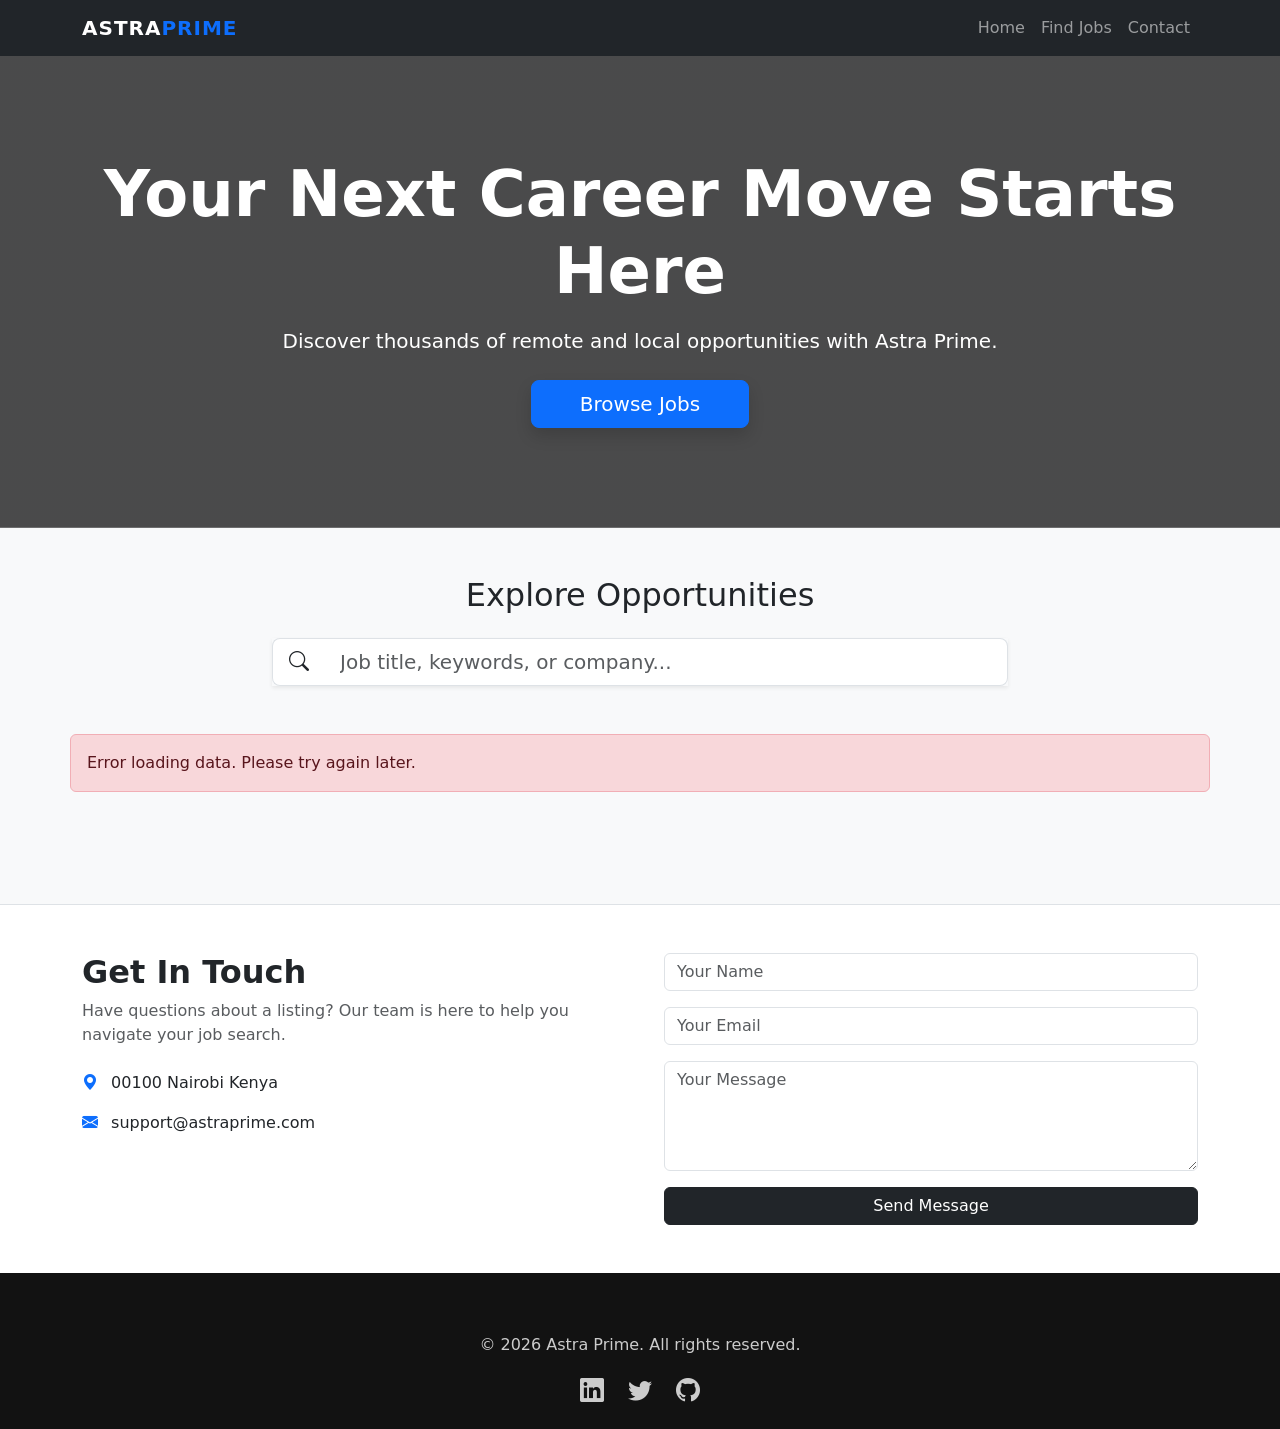
==== index.html @ 134b3e4e "Add files via upload" ====
<!DOCTYPE html>
<html lang="en">
<head>
    <meta charset="UTF-8">
    <meta name="viewport" content="width=device-width, initial-scale=1.0">
    <title>Astra Prime | Future-Proof Your Career</title>
    <link href="https://cdn.jsdelivr.net/npm/bootstrap@5.3.0/dist/css/bootstrap.min.css" rel="stylesheet">
    <link rel="stylesheet" href="https://cdn.jsdelivr.net/npm/bootstrap-icons@1.10.0/font/bootstrap-icons.css">
    <style>
        :root { --primary-color: #0d6efd; --dark-bg: #121212; }
        .hero-section { background: linear-gradient(rgba(0,0,0,0.7), rgba(0,0,0,0.7)), url('https://images.unsplash.com/photo-1497215728101-856f4ea42174?auto=format&fit=crop&w=1500&q=80'); background-size: cover; background-position: center; color: white; padding: 100px 0; }
        .job-card { transition: all 0.3s; border: none; border-radius: 12px; }
        .job-card:hover { transform: translateY(-5px); box-shadow: 0 10px 20px rgba(0,0,0,0.1); }
        .navbar-brand { font-weight: 800; letter-spacing: 1px; }
        footer { background: var(--dark-bg); color: #ccc; padding: 60px 0 20px; }
    </style>
</head>
<body class="bg-light">

    <nav class="navbar navbar-expand-lg navbar-dark bg-dark sticky-top">
        <div class="container">
            <a class="navbar-brand" href="#">ASTRA<span class="text-primary">PRIME</span></a>
            <button class="navbar-toggler" type="button" data-bs-toggle="collapse" data-bs-target="#navbarNav">
                <span class="navbar-toggler-icon"></span>
            </button>
            <div class="collapse navbar-collapse" id="navbarNav">
                <ul class="navbar-nav ms-auto">
                    <li class="nav-item"><a class="nav-link" href="#">Home</a></li>
                    <li class="nav-item"><a class="nav-link" href="#jobs-section">Find Jobs</a></li>
                    <li class="nav-item"><a class="nav-link" href="#contact-section">Contact</a></li>
                </ul>
            </div>
        </div>
    </nav>

    <header class="hero-section text-center">
        <div class="container">
            <h1 class="display-3 fw-bold mb-3">Your Next Career Move Starts Here</h1>
            <p class="lead mb-4">Discover thousands of remote and local opportunities with Astra Prime.</p>
            <a href="#jobs-section" class="btn btn-primary btn-lg px-5 shadow">Browse Jobs</a>
        </div>
    </header>

    <main class="container my-5" id="jobs-section">
        <div class="row justify-content-center mb-5">
            <div class="col-md-8 text-center">
                <h2 class="mb-4">Explore Opportunities</h2>
                <div class="input-group input-group-lg shadow-sm">
                    <span class="input-group-text bg-white border-end-0"><i class="bi bi-search"></i></span>
                    <input type="text" id="searchInput" class="form-control border-start-0" placeholder="Job title, keywords, or company...">
                </div>
            </div>
        </div>

        <div id="jobsList" class="row g-4">
            <div class="text-center py-5">
                <div class="spinner-border text-primary" role="status"></div>
                <p class="mt-2">Loading latest opportunities...</p>
            </div>
        </div>

        <nav class="mt-5">
            <ul id="pagination" class="pagination justify-content-center"></ul>
        </nav>
    </main>

    <section id="contact-section" class="bg-white py-5 border-top">
        <div class="container">
            <div class="row g-5">
                <div class="col-md-6">
                    <h2 class="fw-bold">Get In Touch</h2>
                    <p class="text-muted">Have questions about a listing? Our team is here to help you navigate your job search.</p>
                    <div class="mt-4">
                        <p><i class="bi bi-geo-alt-fill text-primary me-2"></i> 00100 Nairobi Kenya</p>
                        <p><i class="bi bi-envelope-fill text-primary me-2"></i> support@astraprime.com</p>
                    </div>
                </div>
                <div class="col-md-6">
                    <form id="contactForm">
                        <div class="mb-3"><input type="text" class="form-control" placeholder="Your Name" required></div>
                        <div class="mb-3"><input type="email" class="form-control" placeholder="Your Email" required></div>
                        <div class="mb-3"><textarea class="form-control" rows="4" placeholder="Your Message"></textarea></div>
                        <button type="submit" class="btn btn-dark w-100">Send Message</button>
                    </form>
                </div>
            </div>
        </div>
    </section>

    <footer>
        <div class="container text-center">
            <p>&copy; 2026 Astra Prime. All rights reserved.</p>
            <div class="fs-4">
                <i class="bi bi-linkedin px-2"></i>
                <i class="bi bi-twitter px-2"></i>
                <i class="bi bi-github px-2"></i>
            </div>
        </div>
    </footer>

    <script src="script.js"></script>
    <script src="https://cdn.jsdelivr.net/npm/bootstrap@5.3.0/dist/js/bootstrap.bundle.min.js"></script>
</body>
</html>
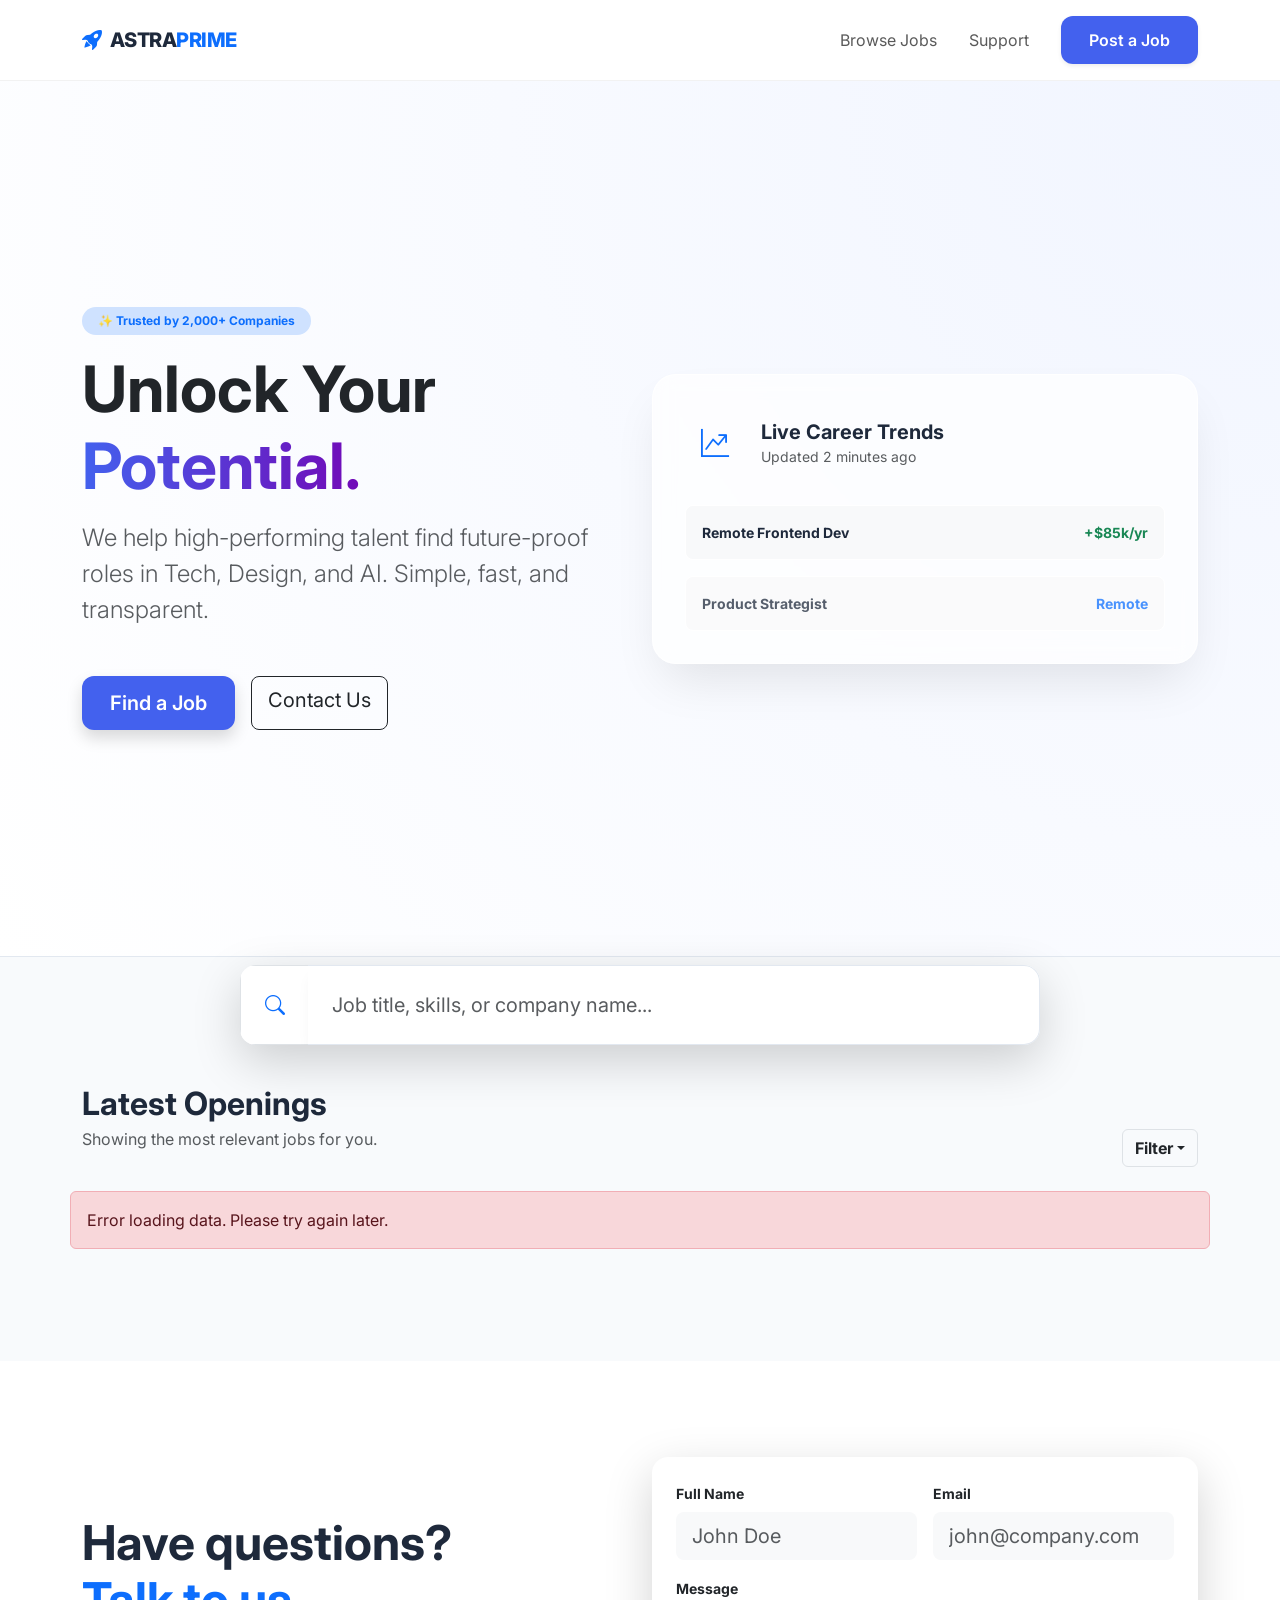
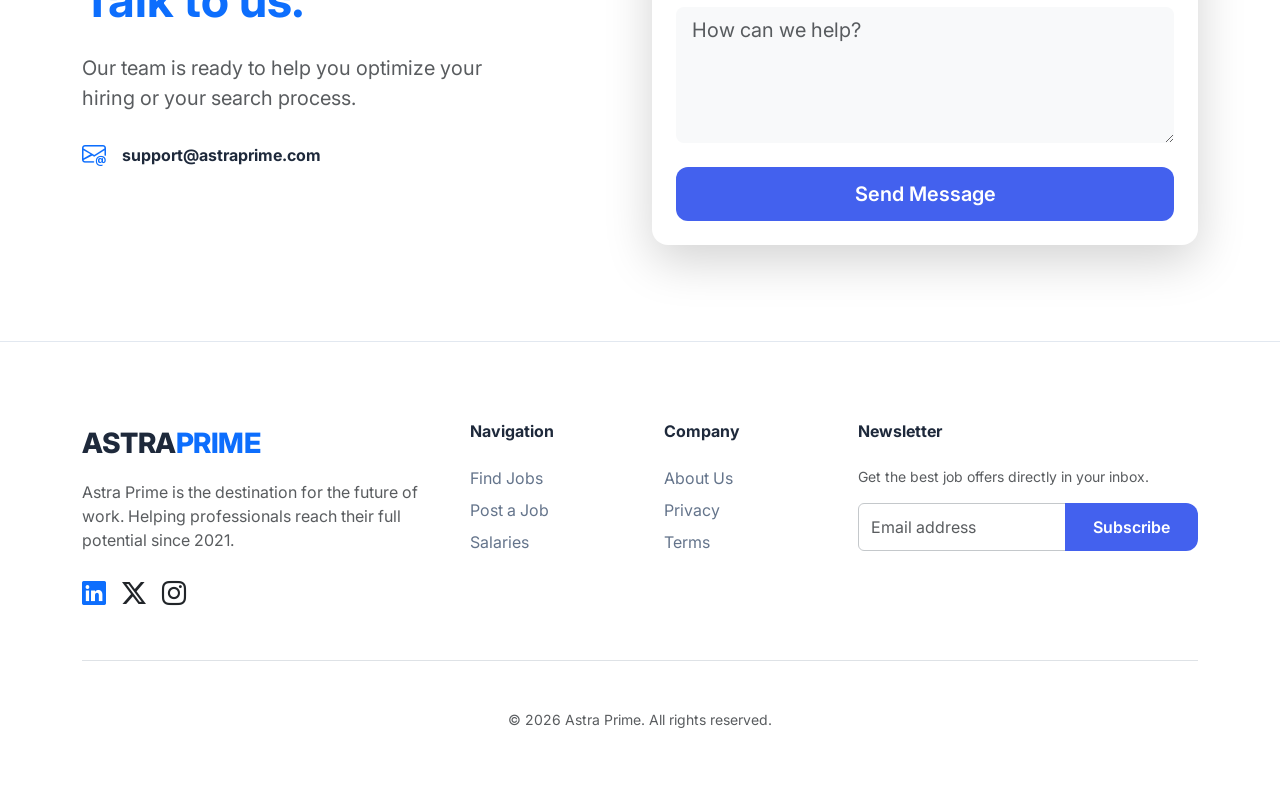
==== commit 3081f36e: "Update index.html" ====
--- a/index.html
+++ b/index.html
@@ -4,58 +4,213 @@
     <meta charset="UTF-8">
     <meta name="viewport" content="width=device-width, initial-scale=1.0">
     <title>Astra Prime | Future-Proof Your Career</title>
+    
+    <link href="https://fonts.googleapis.com/css2?family=Inter:wght@400;600;800&display=swap" rel="stylesheet">
     <link href="https://cdn.jsdelivr.net/npm/bootstrap@5.3.0/dist/css/bootstrap.min.css" rel="stylesheet">
     <link rel="stylesheet" href="https://cdn.jsdelivr.net/npm/bootstrap-icons@1.10.0/font/bootstrap-icons.css">
+
+
     <style>
-        :root { --primary-color: #0d6efd; --dark-bg: #121212; }
-        .hero-section { background: linear-gradient(rgba(0,0,0,0.7), rgba(0,0,0,0.7)), url('https://images.unsplash.com/photo-1497215728101-856f4ea42174?auto=format&fit=crop&w=1500&q=80'); background-size: cover; background-position: center; color: white; padding: 100px 0; }
-        .job-card { transition: all 0.3s; border: none; border-radius: 12px; }
-        .job-card:hover { transform: translateY(-5px); box-shadow: 0 10px 20px rgba(0,0,0,0.1); }
-        .navbar-brand { font-weight: 800; letter-spacing: 1px; }
-        footer { background: var(--dark-bg); color: #ccc; padding: 60px 0 20px; }
+        :root {
+            --primary: #4361ee;
+            --primary-hover: #3a56d4;
+            --primary-soft: #eef2ff;
+            --text-main: #1e293b;
+            --text-muted: #64748b;
+            --bg-light: #f8fafc;
+        }
+
+        body {
+            font-family: 'Inter', sans-serif;
+            color: var(--text-main);
+            background-color: var(--bg-light);
+            scroll-behavior: smooth;
+        }
+
+        /* --- Global Refinements --- */
+        .text-gradient {
+            background: linear-gradient(90deg, #4361ee, #7209b7);
+            -webkit-background-clip: text;
+            -webkit-text-fill-color: transparent;
+        }
+
+        /* --- Navbar --- */
+        .navbar {
+            background: rgba(255, 255, 255, 0.9) !important;
+            backdrop-filter: blur(12px);
+            border-bottom: 1px solid rgba(0,0,0,0.05);
+        }
+        .navbar-brand { font-weight: 800; letter-spacing: -0.5px; color: var(--text-main) !important; }
+
+        /* --- Professional Light Hero --- */
+        .hero-section {
+            padding: 100px 0;
+            background: radial-gradient(circle at top right, #f1f5ff 0%, #ffffff 100%);
+            border-bottom: 1px solid #e2e8f0;
+            position: relative;
+        }
+        .min-vh-75 { min-height: 75vh; }
+
+        /* Hero Glass Card */
+        .hero-visual-card {
+            background: rgba(255, 255, 255, 0.7);
+            backdrop-filter: blur(10px);
+            border: 1px solid rgba(255, 255, 255, 0.8);
+            border-radius: 24px;
+            padding: 2rem;
+            box-shadow: 0 25px 50px -12px rgba(0, 0, 0, 0.1);
+        }
+
+        /* --- Job Cards --- */
+        .job-card {
+            border: 1px solid #e2e8f0 !important;
+            border-radius: 20px !important;
+            transition: all 0.3s cubic-bezier(0.4, 0, 0.2, 1);
+            background: #fff;
+            overflow: hidden;
+        }
+        .job-card:hover {
+            transform: translateY(-8px);
+            box-shadow: 0 20px 25px -5px rgba(67, 97, 238, 0.1) !important;
+            border-color: var(--primary) !important;
+        }
+
+        .badge-location {
+            background-color: var(--primary-soft);
+            color: var(--primary);
+            font-weight: 600;
+            padding: 6px 14px;
+            border-radius: 10px;
+            font-size: 0.85rem;
+        }
+
+        /* --- Search Bar --- */
+        .search-container {
+            max-width: 800px;
+            margin: -40px auto 40px;
+            position: relative;
+            z-index: 10;
+        }
+        .input-group-lg .form-control {
+            border-radius: 16px;
+            padding: 1.2rem 1.5rem;
+            border: 1px solid #e2e8f0;
+            box-shadow: 0 10px 15px -3px rgba(0,0,0,0.05);
+        }
+        .input-group-lg .form-control:focus {
+            box-shadow: 0 0 0 4px rgba(67, 97, 238, 0.15);
+            border-color: var(--primary);
+        }
+
+        /* --- Footer --- */
+        footer {
+            background: #ffffff;
+            border-top: 1px solid #e2e8f0;
+            padding: 80px 0 40px;
+        }
+        .footer-link {
+            color: var(--text-muted);
+            text-decoration: none;
+            transition: 0.2s;
+        }
+        .footer-link:hover { color: var(--primary); }
+
+        .btn-primary {
+            background-color: var(--primary);
+            border: none;
+            padding: 12px 28px;
+            border-radius: 12px;
+            font-weight: 600;
+        }
+        .btn-primary:hover { background-color: var(--primary-hover); }
     </style>
 </head>
-<body class="bg-light">
-
-    <nav class="navbar navbar-expand-lg navbar-dark bg-dark sticky-top">
+<body>
+
+    <nav class="navbar navbar-expand-lg sticky-top py-3">
         <div class="container">
-            <a class="navbar-brand" href="#">ASTRA<span class="text-primary">PRIME</span></a>
-            <button class="navbar-toggler" type="button" data-bs-toggle="collapse" data-bs-target="#navbarNav">
-                <span class="navbar-toggler-icon"></span>
+            <a class="navbar-brand d-flex align-items-center" href="#">
+                <i class="bi bi-rocket-takeoff-fill text-primary me-2"></i>
+                ASTRA<span class="text-primary">PRIME</span>
+            </a>
+            <button class="navbar-toggler border-0" type="button" data-bs-toggle="collapse" data-bs-target="#navbarNav">
+                <span class="bi bi-list fs-1 text-dark"></span>
             </button>
             <div class="collapse navbar-collapse" id="navbarNav">
-                <ul class="navbar-nav ms-auto">
-                    <li class="nav-item"><a class="nav-link" href="#">Home</a></li>
-                    <li class="nav-item"><a class="nav-link" href="#jobs-section">Find Jobs</a></li>
-                    <li class="nav-item"><a class="nav-link" href="#contact-section">Contact</a></li>
+                <ul class="navbar-nav ms-auto align-items-center">
+                    <li class="nav-item"><a class="nav-link px-3" href="#jobs-section">Browse Jobs</a></li>
+                    <li class="nav-item"><a class="nav-link px-3" href="#contact-section">Support</a></li>
+                    <li class="nav-item ms-lg-3">
+                        <a class="btn btn-primary shadow-sm" href="#">Post a Job</a>
+                    </li>
                 </ul>
             </div>
         </div>
     </nav>
 
-    <header class="hero-section text-center">
+    <header class="hero-section">
         <div class="container">
-            <h1 class="display-3 fw-bold mb-3">Your Next Career Move Starts Here</h1>
-            <p class="lead mb-4">Discover thousands of remote and local opportunities with Astra Prime.</p>
-            <a href="#jobs-section" class="btn btn-primary btn-lg px-5 shadow">Browse Jobs</a>
+            <div class="row align-items-center min-vh-75 py-5">
+                <div class="col-lg-6 text-start">
+                    <span class="badge bg-primary-subtle text-primary mb-3 px-3 py-2 rounded-pill fw-bold">✨ Trusted by 2,000+ Companies</span>
+                    <h1 class="display-3 fw-bolder mb-3 text-dark">Unlock Your <span class="text-gradient">Potential.</span></h1>
+                    <p class="lead mb-5 text-muted fs-4">We help high-performing talent find future-proof roles in Tech, Design, and AI. Simple, fast, and transparent.</p>
+                    <div class="d-flex gap-3">
+                        <a href="#jobs-section" class="btn btn-primary btn-lg shadow">Find a Job</a>
+                        <a href="#contact-section" class="btn btn-outline-dark btn-lg">Contact Us</a>
+                    </div>
+                </div>
+                <div class="col-lg-6 d-none d-lg-block">
+                    <div class="hero-visual-card">
+                        <div class="d-flex align-items-center mb-4">
+                            <div class="p-3 bg-primary-soft rounded-4 me-3">
+                                <i class="bi bi-graph-up-arrow text-primary fs-3"></i>
+                            </div>
+                            <div>
+                                <h5 class="mb-0 fw-bold">Live Career Trends</h5>
+                                <small class="text-muted">Updated 2 minutes ago</small>
+                            </div>
+                        </div>
+                        <div class="bg-light rounded-3 p-3 mb-3 border border-white">
+                            <div class="d-flex justify-content-between">
+                                <span class="fw-bold small">Remote Frontend Dev</span>
+                                <span class="text-success fw-bold small">+$85k/yr</span>
+                            </div>
+                        </div>
+                        <div class="bg-light rounded-3 p-3 border border-white opacity-75">
+                            <div class="d-flex justify-content-between">
+                                <span class="fw-bold small">Product Strategist</span>
+                                <span class="text-primary fw-bold small">Remote</span>
+                            </div>
+                        </div>
+                    </div>
+                </div>
+            </div>
         </div>
     </header>
 
     <main class="container my-5" id="jobs-section">
-        <div class="row justify-content-center mb-5">
-            <div class="col-md-8 text-center">
-                <h2 class="mb-4">Explore Opportunities</h2>
-                <div class="input-group input-group-lg shadow-sm">
-                    <span class="input-group-text bg-white border-end-0"><i class="bi bi-search"></i></span>
-                    <input type="text" id="searchInput" class="form-control border-start-0" placeholder="Job title, keywords, or company...">
-                </div>
+        <div class="search-container">
+            <div class="input-group input-group-lg shadow-lg overflow-hidden" style="border-radius: 16px;">
+                <span class="input-group-text bg-white border-end-0 px-4"><i class="bi bi-search text-primary"></i></span>
+                <input type="text" id="searchInput" class="form-control border-start-0 py-4" placeholder="Job title, skills, or company name...">
+            </div>
+        </div>
+
+        <div class="d-flex justify-content-between align-items-end mb-4">
+            <div>
+                <h2 class="fw-bold mb-1">Latest Openings</h2>
+                <p class="text-muted">Showing the most relevant jobs for you.</p>
+            </div>
+            <div class="dropdown">
+                <button class="btn btn-white border dropdown-toggle fw-bold" type="button">Filter</button>
             </div>
         </div>
 
         <div id="jobsList" class="row g-4">
             <div class="text-center py-5">
                 <div class="spinner-border text-primary" role="status"></div>
-                <p class="mt-2">Loading latest opportunities...</p>
+                <p class="mt-3 text-muted fw-bold">Fetching opportunities...</p>
             </div>
         </div>
 
@@ -64,41 +219,88 @@
         </nav>
     </main>
 
-    <section id="contact-section" class="bg-white py-5 border-top">
+    <section id="contact-section" class="py-5 bg-white">
+        <div class="container py-5">
+            <div class="row align-items-center">
+                <div class="col-lg-5 mb-5 mb-lg-0">
+                    <h2 class="display-5 fw-bold mb-4">Have questions?<br><span class="text-primary">Talk to us.</span></h2>
+                    <p class="text-muted fs-5 mb-4">Our team is ready to help you optimize your hiring or your search process.</p>
+                    <div class="d-flex align-items-center mb-3">
+                        <i class="bi bi-envelope-at text-primary fs-4 me-3"></i>
+                        <span class="fw-bold">support@astraprime.com</span>
+                    </div>
+                </div>
+                <div class="col-lg-6 offset-lg-1">
+                    <div class="card border-0 shadow-lg p-4 rounded-4">
+                        <form id="contactForm">
+                            <div class="row g-3">
+                                <div class="col-md-6">
+                                    <label class="form-label small fw-bold">Full Name</label>
+                                    <input type="text" class="form-control form-control-lg bg-light border-0" placeholder="John Doe" required>
+                                </div>
+                                <div class="col-md-6">
+                                    <label class="form-label small fw-bold">Email</label>
+                                    <input type="email" class="form-control form-control-lg bg-light border-0" placeholder="john@company.com" required>
+                                </div>
+                                <div class="col-12">
+                                    <label class="form-label small fw-bold">Message</label>
+                                    <textarea class="form-control form-control-lg bg-light border-0" rows="4" placeholder="How can we help?"></textarea>
+                                </div>
+                                <div class="col-12">
+                                    <button type="submit" class="btn btn-primary btn-lg w-100 mt-2">Send Message</button>
+                                </div>
+                            </div>
+                        </form>
+                    </div>
+                </div>
+            </div>
+        </div>
+    </section>
+
+    <footer>
         <div class="container">
             <div class="row g-5">
-                <div class="col-md-6">
-                    <h2 class="fw-bold">Get In Touch</h2>
-                    <p class="text-muted">Have questions about a listing? Our team is here to help you navigate your job search.</p>
-                    <div class="mt-4">
-                        <p><i class="bi bi-geo-alt-fill text-primary me-2"></i> 00100 Nairobi Kenya</p>
-                        <p><i class="bi bi-envelope-fill text-primary me-2"></i> support@astraprime.com</p>
-                    </div>
-                </div>
-                <div class="col-md-6">
-                    <form id="contactForm">
-                        <div class="mb-3"><input type="text" class="form-control" placeholder="Your Name" required></div>
-                        <div class="mb-3"><input type="email" class="form-control" placeholder="Your Email" required></div>
-                        <div class="mb-3"><textarea class="form-control" rows="4" placeholder="Your Message"></textarea></div>
-                        <button type="submit" class="btn btn-dark w-100">Send Message</button>
-                    </form>
-                </div>
-            </div>
-        </div>
-    </section>
-
-    <footer>
-        <div class="container text-center">
-            <p>&copy; 2026 Astra Prime. All rights reserved.</p>
-            <div class="fs-4">
-                <i class="bi bi-linkedin px-2"></i>
-                <i class="bi bi-twitter px-2"></i>
-                <i class="bi bi-github px-2"></i>
+                <div class="col-lg-4">
+                    <a class="navbar-brand fs-3 mb-3 d-block" href="#">ASTRA<span class="text-primary">PRIME</span></a>
+                    <p class="text-muted">Astra Prime is the destination for the future of work. Helping professionals reach their full potential since 2021.</p>
+                    <div class="d-flex gap-3 fs-4 mt-4">
+                        <a href="#" class="text-primary"><i class="bi bi-linkedin"></i></a>
+                        <a href="#" class="text-dark"><i class="bi bi-twitter-x"></i></a>
+                        <a href="#" class="text-dark"><i class="bi bi-instagram"></i></a>
+                    </div>
+                </div>
+                <div class="col-6 col-lg-2">
+                    <h6 class="fw-bold mb-4">Navigation</h6>
+                    <ul class="list-unstyled">
+                        <li class="mb-2"><a href="#" class="footer-link">Find Jobs</a></li>
+                        <li class="mb-2"><a href="#" class="footer-link">Post a Job</a></li>
+                        <li class="mb-2"><a href="#" class="footer-link">Salaries</a></li>
+                    </ul>
+                </div>
+                <div class="col-6 col-lg-2">
+                    <h6 class="fw-bold mb-4">Company</h6>
+                    <ul class="list-unstyled">
+                        <li class="mb-2"><a href="#" class="footer-link">About Us</a></li>
+                        <li class="mb-2"><a href="#" class="footer-link">Privacy</a></li>
+                        <li class="mb-2"><a href="#" class="footer-link">Terms</a></li>
+                    </ul>
+                </div>
+                <div class="col-lg-4">
+                    <h6 class="fw-bold mb-4">Newsletter</h6>
+                    <p class="small text-muted">Get the best job offers directly in your inbox.</p>
+                    <div class="input-group">
+                        <input type="email" class="form-control border-secondary-subtle" placeholder="Email address">
+                        <button class="btn btn-primary" type="button">Subscribe</button>
+                    </div>
+                </div>
+            </div>
+            <div class="pt-5 mt-5 border-top text-center">
+                <p class="text-muted small">&copy; 2026 Astra Prime. All rights reserved.</p>
             </div>
         </div>
     </footer>
 
+    <script src="https://cdn.jsdelivr.net/npm/bootstrap@5.3.0/dist/js/bootstrap.bundle.min.js"></script>
     <script src="script.js"></script>
-    <script src="https://cdn.jsdelivr.net/npm/bootstrap@5.3.0/dist/js/bootstrap.bundle.min.js"></script>
 </body>
-</html>+</html>
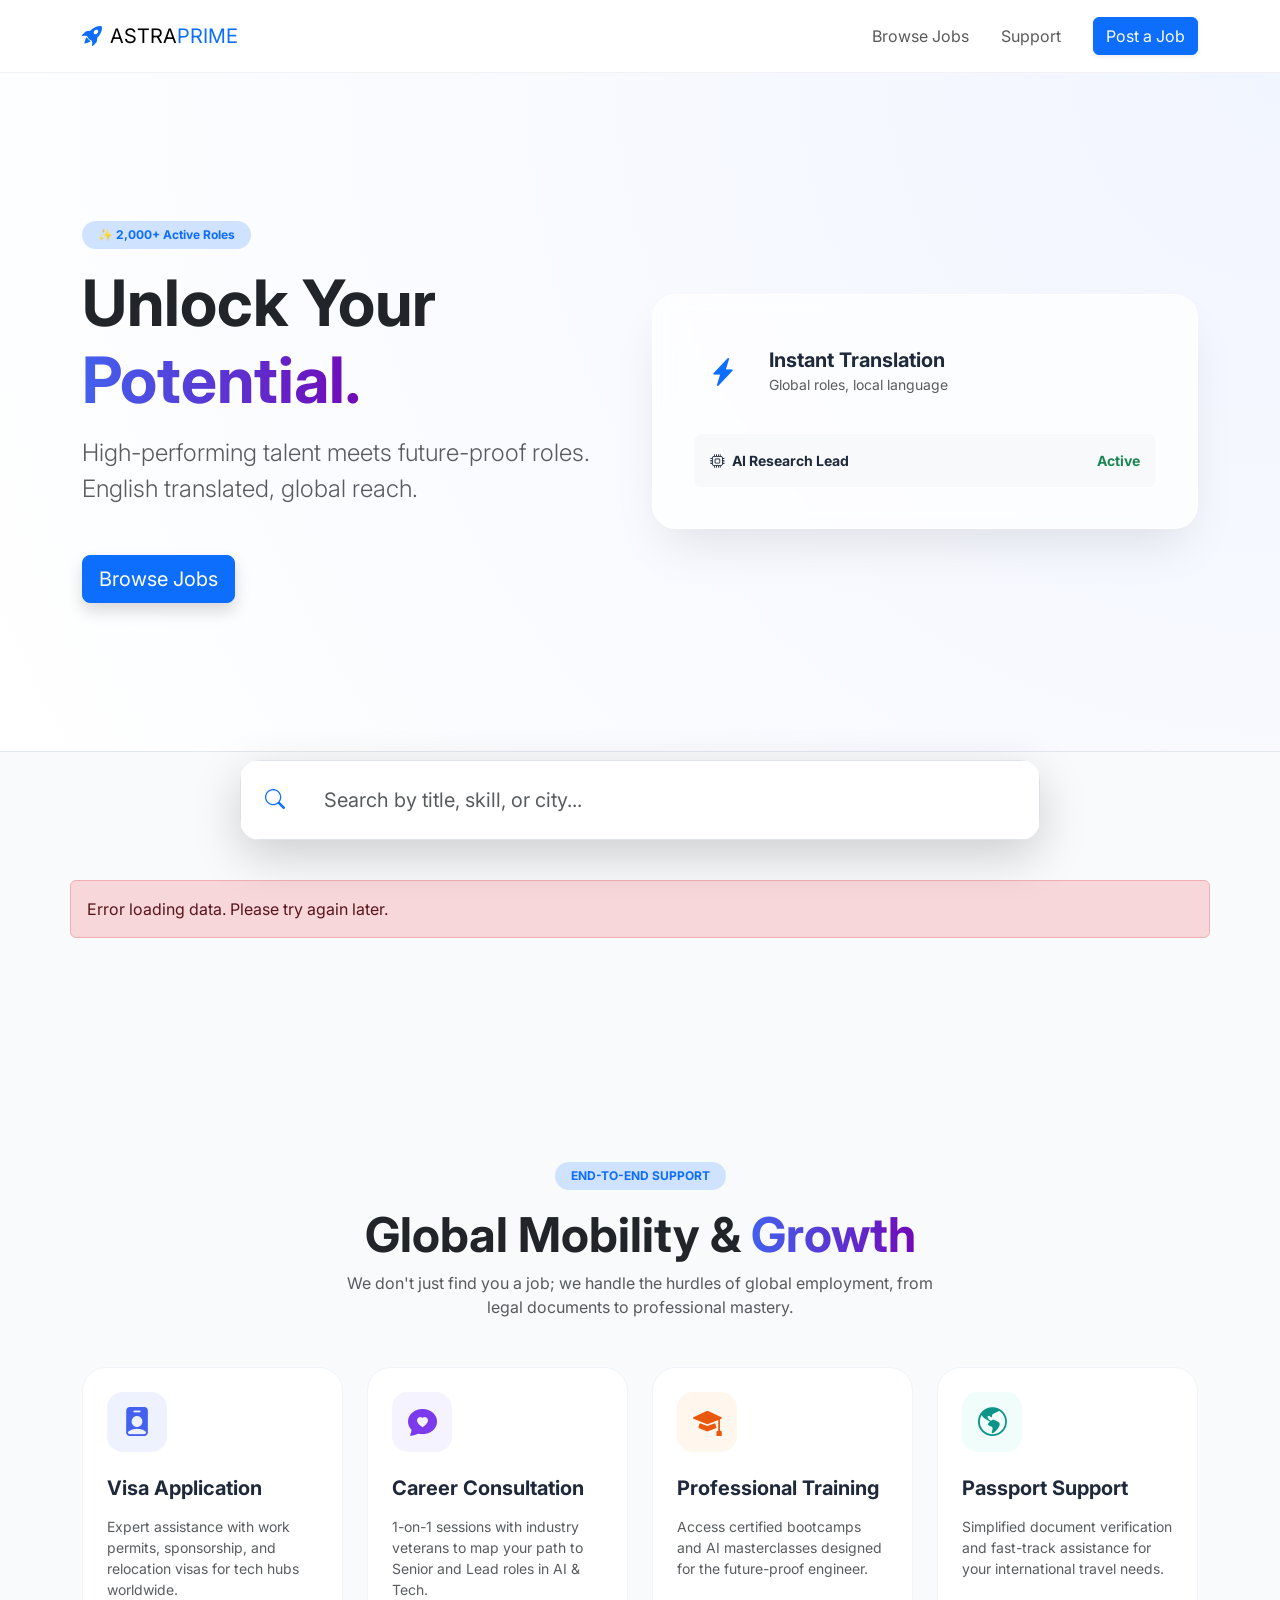
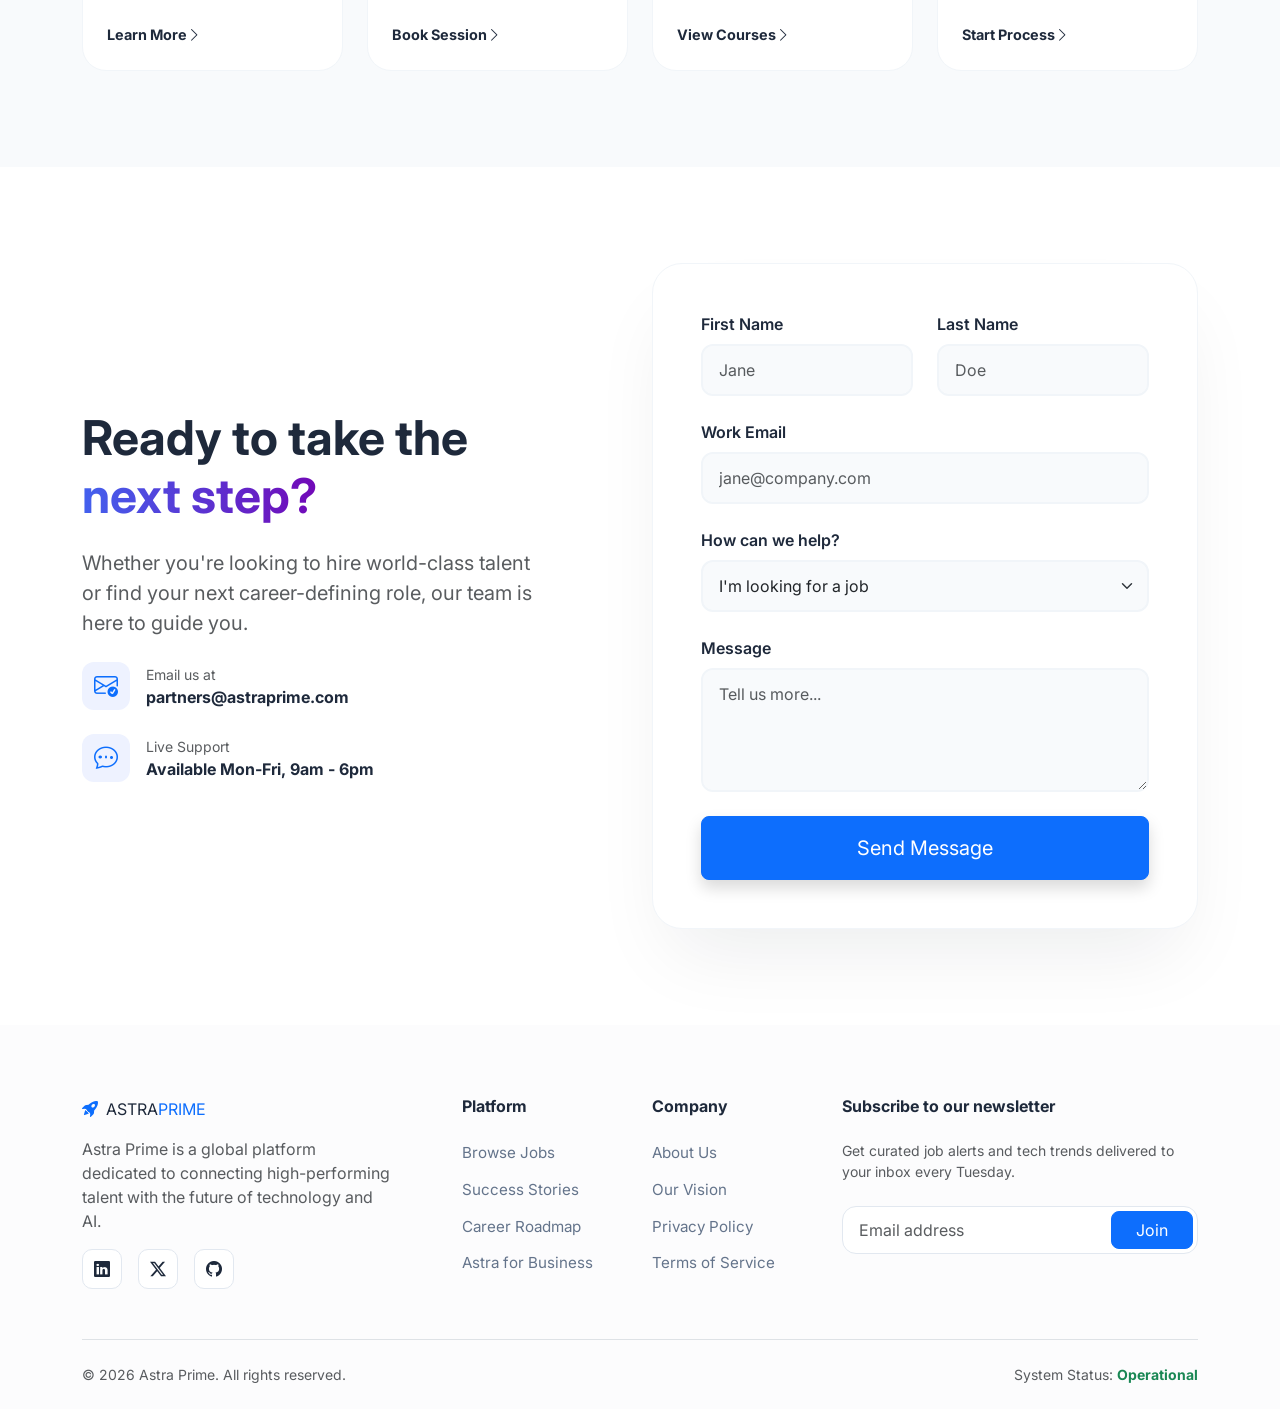
==== commit 0ca4376c: "Update index.html" ====
--- a/index.html
+++ b/index.html
@@ -9,7 +9,6 @@
     <link href="https://cdn.jsdelivr.net/npm/bootstrap@5.3.0/dist/css/bootstrap.min.css" rel="stylesheet">
     <link rel="stylesheet" href="https://cdn.jsdelivr.net/npm/bootstrap-icons@1.10.0/font/bootstrap-icons.css">
 
-
     <style>
         :root {
             --primary: #4361ee;
@@ -25,39 +24,35 @@
             color: var(--text-main);
             background-color: var(--bg-light);
             scroll-behavior: smooth;
-        }
-
-        /* --- Global Refinements --- */
+            top: 0px !important;
+        }
+
+        /* --- Silent Google Translate --- */
+        #google_translate_element, .skiptranslate, .goog-te-banner-frame { display: none !important; }
+        .goog-text-highlight { background-color: transparent !important; box-shadow: none !important; }
+
+        /* --- Navbar & Hero --- */
         .text-gradient {
             background: linear-gradient(90deg, #4361ee, #7209b7);
             -webkit-background-clip: text;
             -webkit-text-fill-color: transparent;
         }
-
-        /* --- Navbar --- */
         .navbar {
             background: rgba(255, 255, 255, 0.9) !important;
             backdrop-filter: blur(12px);
             border-bottom: 1px solid rgba(0,0,0,0.05);
         }
-        .navbar-brand { font-weight: 800; letter-spacing: -0.5px; color: var(--text-main) !important; }
-
-        /* --- Professional Light Hero --- */
         .hero-section {
             padding: 100px 0;
             background: radial-gradient(circle at top right, #f1f5ff 0%, #ffffff 100%);
             border-bottom: 1px solid #e2e8f0;
-            position: relative;
-        }
-        .min-vh-75 { min-height: 75vh; }
-
-        /* Hero Glass Card */
+        }
         .hero-visual-card {
             background: rgba(255, 255, 255, 0.7);
             backdrop-filter: blur(10px);
             border: 1px solid rgba(255, 255, 255, 0.8);
             border-radius: 24px;
-            padding: 2rem;
+            padding: 2.5rem;
             box-shadow: 0 25px 50px -12px rgba(0, 0, 0, 0.1);
         }
 
@@ -67,14 +62,12 @@
             border-radius: 20px !important;
             transition: all 0.3s cubic-bezier(0.4, 0, 0.2, 1);
             background: #fff;
-            overflow: hidden;
         }
         .job-card:hover {
             transform: translateY(-8px);
             box-shadow: 0 20px 25px -5px rgba(67, 97, 238, 0.1) !important;
             border-color: var(--primary) !important;
         }
-
         .badge-location {
             background-color: var(--primary-soft);
             color: var(--primary);
@@ -84,48 +77,57 @@
             font-size: 0.85rem;
         }
 
-        /* --- Search Bar --- */
+        /* --- Custom Premium Pagination --- */
+        #pagination {
+            gap: 8px;
+        }
+        .page-item .page-link {
+            border: none;
+            background: #fff;
+            color: var(--text-main);
+            border-radius: 12px !important;
+            width: 45px;
+            height: 45px;
+            display: flex;
+            align-items: center;
+            justify-content: center;
+            font-weight: 600;
+            transition: 0.3s;
+            box-shadow: 0 4px 6px -1px rgba(0,0,0,0.05);
+        }
+        .page-item.active .page-link {
+            background-color: var(--primary);
+            color: #fff;
+            transform: scale(1.1);
+            box-shadow: 0 10px 15px -3px rgba(67, 97, 238, 0.3);
+        }
+        .page-item .page-link:hover:not(.active) {
+            background-color: var(--primary-soft);
+            color: var(--primary);
+        }
+
         .search-container {
             max-width: 800px;
             margin: -40px auto 40px;
             position: relative;
             z-index: 10;
         }
-        .input-group-lg .form-control {
-            border-radius: 16px;
-            padding: 1.2rem 1.5rem;
-            border: 1px solid #e2e8f0;
-            box-shadow: 0 10px 15px -3px rgba(0,0,0,0.05);
-        }
-        .input-group-lg .form-control:focus {
-            box-shadow: 0 0 0 4px rgba(67, 97, 238, 0.15);
-            border-color: var(--primary);
-        }
-
-        /* --- Footer --- */
-        footer {
-            background: #ffffff;
-            border-top: 1px solid #e2e8f0;
-            padding: 80px 0 40px;
-        }
-        .footer-link {
-            color: var(--text-muted);
-            text-decoration: none;
-            transition: 0.2s;
-        }
-        .footer-link:hover { color: var(--primary); }
-
-        .btn-primary {
-            background-color: var(--primary);
-            border: none;
-            padding: 12px 28px;
-            border-radius: 12px;
-            font-weight: 600;
-        }
-        .btn-primary:hover { background-color: var(--primary-hover); }
     </style>
 </head>
 <body>
+
+    <div id="google_translate_element"></div>
+    <script type="text/javascript">
+        function setTranslateCookie() {
+            document.cookie = "googtrans=/auto/en; domain=" + document.domain + "; path=/";
+            document.cookie = "googtrans=/auto/en; path=/";
+        }
+        setTranslateCookie();
+        function googleTranslateElementInit() {
+            new google.translate.TranslateElement({pageLanguage: 'auto', autoDisplay: false}, 'google_translate_element');
+        }
+    </script>
+    <script type="text/javascript" src="//translate.google.com/translate_a/element.js?cb=googleTranslateElementInit"></script>
 
     <nav class="navbar navbar-expand-lg sticky-top py-3">
         <div class="container">
@@ -134,7 +136,7 @@
                 ASTRA<span class="text-primary">PRIME</span>
             </a>
             <button class="navbar-toggler border-0" type="button" data-bs-toggle="collapse" data-bs-target="#navbarNav">
-                <span class="bi bi-list fs-1 text-dark"></span>
+                <span class="bi bi-list fs-1"></span>
             </button>
             <div class="collapse navbar-collapse" id="navbarNav">
                 <ul class="navbar-nav ms-auto align-items-center">
@@ -150,37 +152,30 @@
 
     <header class="hero-section">
         <div class="container">
-            <div class="row align-items-center min-vh-75 py-5">
-                <div class="col-lg-6 text-start">
-                    <span class="badge bg-primary-subtle text-primary mb-3 px-3 py-2 rounded-pill fw-bold">✨ Trusted by 2,000+ Companies</span>
+            <div class="row align-items-center py-5">
+                <div class="col-lg-6">
+                    <span class="badge bg-primary-subtle text-primary mb-3 px-3 py-2 rounded-pill fw-bold">✨ 2,000+ Active Roles</span>
                     <h1 class="display-3 fw-bolder mb-3 text-dark">Unlock Your <span class="text-gradient">Potential.</span></h1>
-                    <p class="lead mb-5 text-muted fs-4">We help high-performing talent find future-proof roles in Tech, Design, and AI. Simple, fast, and transparent.</p>
+                    <p class="lead mb-5 text-muted fs-4">High-performing talent meets future-proof roles. English translated, global reach.</p>
                     <div class="d-flex gap-3">
-                        <a href="#jobs-section" class="btn btn-primary btn-lg shadow">Find a Job</a>
-                        <a href="#contact-section" class="btn btn-outline-dark btn-lg">Contact Us</a>
+                        <a href="#jobs-section" class="btn btn-primary btn-lg shadow">Browse Jobs</a>
                     </div>
                 </div>
                 <div class="col-lg-6 d-none d-lg-block">
                     <div class="hero-visual-card">
                         <div class="d-flex align-items-center mb-4">
                             <div class="p-3 bg-primary-soft rounded-4 me-3">
-                                <i class="bi bi-graph-up-arrow text-primary fs-3"></i>
+                                <i class="bi bi-lightning-charge-fill text-primary fs-3"></i>
                             </div>
                             <div>
-                                <h5 class="mb-0 fw-bold">Live Career Trends</h5>
-                                <small class="text-muted">Updated 2 minutes ago</small>
+                                <h5 class="mb-0 fw-bold">Instant Translation</h5>
+                                <small class="text-muted">Global roles, local language</small>
                             </div>
                         </div>
-                        <div class="bg-light rounded-3 p-3 mb-3 border border-white">
-                            <div class="d-flex justify-content-between">
-                                <span class="fw-bold small">Remote Frontend Dev</span>
-                                <span class="text-success fw-bold small">+$85k/yr</span>
-                            </div>
-                        </div>
-                        <div class="bg-light rounded-3 p-3 border border-white opacity-75">
-                            <div class="d-flex justify-content-between">
-                                <span class="fw-bold small">Product Strategist</span>
-                                <span class="text-primary fw-bold small">Remote</span>
+                        <div class="bg-light rounded-3 p-3 border border-white">
+                            <div class="d-flex justify-content-between align-items-center">
+                                <span class="fw-bold small"><i class="bi bi-cpu me-2"></i>AI Research Lead</span>
+                                <span class="text-success fw-bold small">Active</span>
                             </div>
                         </div>
                     </div>
@@ -191,116 +186,367 @@
 
     <main class="container my-5" id="jobs-section">
         <div class="search-container">
-            <div class="input-group input-group-lg shadow-lg overflow-hidden" style="border-radius: 16px;">
+            <div class="input-group input-group-lg shadow-lg overflow-hidden" style="border-radius: 20px;">
                 <span class="input-group-text bg-white border-end-0 px-4"><i class="bi bi-search text-primary"></i></span>
-                <input type="text" id="searchInput" class="form-control border-start-0 py-4" placeholder="Job title, skills, or company name...">
-            </div>
-        </div>
-
-        <div class="d-flex justify-content-between align-items-end mb-4">
-            <div>
-                <h2 class="fw-bold mb-1">Latest Openings</h2>
-                <p class="text-muted">Showing the most relevant jobs for you.</p>
-            </div>
-            <div class="dropdown">
-                <button class="btn btn-white border dropdown-toggle fw-bold" type="button">Filter</button>
+                <input type="text" id="searchInput" class="form-control border-start-0 py-4" placeholder="Search by title, skill, or city...">
             </div>
         </div>
 
         <div id="jobsList" class="row g-4">
             <div class="text-center py-5">
                 <div class="spinner-border text-primary" role="status"></div>
-                <p class="mt-3 text-muted fw-bold">Fetching opportunities...</p>
-            </div>
-        </div>
-
-        <nav class="mt-5">
-            <ul id="pagination" class="pagination justify-content-center"></ul>
+            </div>
+        </div>
+
+        <nav class="mt-5 d-flex justify-content-center">
+            <ul id="pagination" class="pagination"></ul>
         </nav>
     </main>
 
-    <section id="contact-section" class="py-5 bg-white">
-        <div class="container py-5">
-            <div class="row align-items-center">
-                <div class="col-lg-5 mb-5 mb-lg-0">
-                    <h2 class="display-5 fw-bold mb-4">Have questions?<br><span class="text-primary">Talk to us.</span></h2>
-                    <p class="text-muted fs-5 mb-4">Our team is ready to help you optimize your hiring or your search process.</p>
-                    <div class="d-flex align-items-center mb-3">
-                        <i class="bi bi-envelope-at text-primary fs-4 me-3"></i>
-                        <span class="fw-bold">support@astraprime.com</span>
-                    </div>
-                </div>
-                <div class="col-lg-6 offset-lg-1">
-                    <div class="card border-0 shadow-lg p-4 rounded-4">
-                        <form id="contactForm">
-                            <div class="row g-3">
-                                <div class="col-md-6">
-                                    <label class="form-label small fw-bold">Full Name</label>
-                                    <input type="text" class="form-control form-control-lg bg-light border-0" placeholder="John Doe" required>
-                                </div>
-                                <div class="col-md-6">
-                                    <label class="form-label small fw-bold">Email</label>
-                                    <input type="email" class="form-control form-control-lg bg-light border-0" placeholder="john@company.com" required>
-                                </div>
-                                <div class="col-12">
-                                    <label class="form-label small fw-bold">Message</label>
-                                    <textarea class="form-control form-control-lg bg-light border-0" rows="4" placeholder="How can we help?"></textarea>
-                                </div>
-                                <div class="col-12">
-                                    <button type="submit" class="btn btn-primary btn-lg w-100 mt-2">Send Message</button>
-                                </div>
-                            </div>
-                        </form>
-                    </div>
-                </div>
-            </div>
-        </div>
-    </section>
-
-    <footer>
-        <div class="container">
-            <div class="row g-5">
-                <div class="col-lg-4">
-                    <a class="navbar-brand fs-3 mb-3 d-block" href="#">ASTRA<span class="text-primary">PRIME</span></a>
-                    <p class="text-muted">Astra Prime is the destination for the future of work. Helping professionals reach their full potential since 2021.</p>
-                    <div class="d-flex gap-3 fs-4 mt-4">
-                        <a href="#" class="text-primary"><i class="bi bi-linkedin"></i></a>
-                        <a href="#" class="text-dark"><i class="bi bi-twitter-x"></i></a>
-                        <a href="#" class="text-dark"><i class="bi bi-instagram"></i></a>
-                    </div>
-                </div>
-                <div class="col-6 col-lg-2">
-                    <h6 class="fw-bold mb-4">Navigation</h6>
-                    <ul class="list-unstyled">
-                        <li class="mb-2"><a href="#" class="footer-link">Find Jobs</a></li>
-                        <li class="mb-2"><a href="#" class="footer-link">Post a Job</a></li>
-                        <li class="mb-2"><a href="#" class="footer-link">Salaries</a></li>
-                    </ul>
-                </div>
-                <div class="col-6 col-lg-2">
-                    <h6 class="fw-bold mb-4">Company</h6>
-                    <ul class="list-unstyled">
-                        <li class="mb-2"><a href="#" class="footer-link">About Us</a></li>
-                        <li class="mb-2"><a href="#" class="footer-link">Privacy</a></li>
-                        <li class="mb-2"><a href="#" class="footer-link">Terms</a></li>
-                    </ul>
-                </div>
-                <div class="col-lg-4">
-                    <h6 class="fw-bold mb-4">Newsletter</h6>
-                    <p class="small text-muted">Get the best job offers directly in your inbox.</p>
-                    <div class="input-group">
-                        <input type="email" class="form-control border-secondary-subtle" placeholder="Email address">
-                        <button class="btn btn-primary" type="button">Subscribe</button>
-                    </div>
-                </div>
-            </div>
-            <div class="pt-5 mt-5 border-top text-center">
-                <p class="text-muted small">&copy; 2026 Astra Prime. All rights reserved.</p>
-            </div>
-        </div>
-    </footer>
+    <section id="services-section" class="py-5">
+    <div class="container py-5">
+        <div class="text-center mb-5">
+            <span class="badge bg-primary-subtle text-primary mb-3 px-3 py-2 rounded-pill fw-bold text-uppercase">End-to-End Support</span>
+            <h2 class="display-5 fw-bold text-dark">Global Mobility & <span class="text-gradient">Growth</span></h2>
+            <p class="text-muted mx-auto" style="max-width: 600px;">We don't just find you a job; we handle the hurdles of global employment, from legal documents to professional mastery.</p>
+        </div>
+
+        <div class="row g-4">
+            <div class="col-md-6 col-lg-3">
+                <div class="service-card p-4 h-100">
+                    <div class="service-icon mb-4">
+                        <i class="bi bi-person-badge-fill"></i>
+                    </div>
+                    <h5 class="fw-bold mb-3">Visa Application</h5>
+                    <p class="text-muted small mb-4">Expert assistance with work permits, sponsorship, and relocation visas for tech hubs worldwide.</p>
+                    <a href="#" class="service-link mt-auto">Learn More <i class="bi bi-chevron-right"></i></a>
+                </div>
+            </div>
+
+            <div class="col-md-6 col-lg-3">
+                <div class="service-card p-4 h-100">
+                    <div class="service-icon mb-4 icon-purple">
+                        <i class="bi bi-chat-heart-fill"></i>
+                    </div>
+                    <h5 class="fw-bold mb-3">Career Consultation</h5>
+                    <p class="text-muted small mb-4">1-on-1 sessions with industry veterans to map your path to Senior and Lead roles in AI & Tech.</p>
+                    <a href="#" class="service-link mt-auto">Book Session <i class="bi bi-chevron-right"></i></a>
+                </div>
+            </div>
+
+            <div class="col-md-6 col-lg-3">
+                <div class="service-card p-4 h-100">
+                    <div class="service-icon mb-4 icon-orange">
+                        <i class="bi bi-mortarboard-fill"></i>
+                    </div>
+                    <h5 class="fw-bold mb-3">Professional Training</h5>
+                    <p class="text-muted small mb-4">Access certified bootcamps and AI masterclasses designed for the future-proof engineer.</p>
+                    <a href="#" class="service-link mt-auto">View Courses <i class="bi bi-chevron-right"></i></a>
+                </div>
+            </div>
+
+            <div class="col-md-6 col-lg-3">
+                <div class="service-card p-4 h-100">
+                    <div class="service-icon mb-4 icon-teal">
+                        <i class="bi bi-globe-americas"></i>
+                    </div>
+                    <h5 class="fw-bold mb-3">Passport Support</h5>
+                    <p class="text-muted small mb-4">Simplified document verification and fast-track assistance for your international travel needs.</p>
+                    <a href="#" class="service-link mt-auto">Start Process <i class="bi bi-chevron-right"></i></a>
+                </div>
+            </div>
+        </div>
+    </div>
+</section>
+
+
+<style>
+    /* --- Services Custom Styles --- */
+.service-card {
+    background: #ffffff;
+    border-radius: 24px;
+    border: 1px solid #f1f5f9;
+    transition: all 0.4s cubic-bezier(0.4, 0, 0.2, 1);
+    display: flex;
+    flex-direction: column;
+}
+
+.service-card:hover {
+    transform: translateY(-12px);
+    box-shadow: 0 30px 60px -15px rgba(15, 23, 42, 0.1);
+    border-color: var(--primary-soft);
+}
+
+.service-icon {
+    width: 60px;
+    height: 60px;
+    background: var(--primary-soft);
+    color: var(--primary);
+    border-radius: 16px;
+    display: flex;
+    align-items: center;
+    justify-content: center;
+    font-size: 1.8rem;
+}
+
+/* Custom Icon Colors for Variety */
+.icon-purple { background: #f5f3ff; color: #7c3aed; }
+.icon-orange { background: #fff7ed; color: #ea580c; }
+.icon-teal { background: #f0fdfa; color: #0d9488; }
+
+.service-link {
+    text-decoration: none;
+    font-weight: 700;
+    font-size: 0.9rem;
+    color: var(--text-main);
+    display: inline-flex;
+    align-items: center;
+    transition: 0.2s;
+}
+
+.service-link i {
+    transition: transform 0.2s;
+}
+
+.service-card:hover .service-link {
+    color: var(--primary);
+}
+
+.service-card:hover .service-link i {
+    transform: translateX(5px);
+}
+</style>
+
+<section id="contact-section" class="py-5 bg-white">
+    <div class="container py-5">
+        <div class="row align-items-center">
+            <div class="col-lg-5 mb-5 mb-lg-0">
+                <h2 class="display-5 fw-bold mb-4">Ready to take the<br><span class="text-gradient">next step?</span></h2>
+                <p class="text-muted fs-5 mb-4">Whether you're looking to hire world-class talent or find your next career-defining role, our team is here to guide you.</p>
+                
+                <div class="d-flex align-items-center mb-4">
+                    <div class="icon-box me-3">
+                        <i class="bi bi-envelope-check text-primary fs-4"></i>
+                    </div>
+                    <div>
+                        <p class="mb-0 text-muted small">Email us at</p>
+                        <p class="mb-0 fw-bold">partners@astraprime.com</p>
+                    </div>
+                </div>
+
+                <div class="d-flex align-items-center">
+                    <div class="icon-box me-3">
+                        <i class="bi bi-chat-dots text-primary fs-4"></i>
+                    </div>
+                    <div>
+                        <p class="mb-0 text-muted small">Live Support</p>
+                        <p class="mb-0 fw-bold">Available Mon-Fri, 9am - 6pm</p>
+                    </div>
+                </div>
+            </div>
+
+            <div class="col-lg-6 offset-lg-1">
+                <div class="contact-card p-4 p-md-5">
+                    <form id="contactForm">
+                        <div class="row g-4">
+                            <div class="col-md-6">
+                                <label class="form-label fw-600">First Name</label>
+                                <input type="text" class="form-control custom-input" placeholder="Jane" required>
+                            </div>
+                            <div class="col-md-6">
+                                <label class="form-label fw-600">Last Name</label>
+                                <input type="text" class="form-control custom-input" placeholder="Doe" required>
+                            </div>
+                            <div class="col-12">
+                                <label class="form-label fw-600">Work Email</label>
+                                <input type="email" class="form-control custom-input" placeholder="jane@company.com" required>
+                            </div>
+                            <div class="col-12">
+                                <label class="form-label fw-600">How can we help?</label>
+                                <select class="form-select custom-input">
+                                    <option selected>I'm looking for a job</option>
+                                    <option>I'm looking to hire</option>
+                                    <option>Partnership Inquiry</option>
+                                    <option>Technical Support</option>
+                                </select>
+                            </div>
+                            <div class="col-12">
+                                <label class="form-label fw-600">Message</label>
+                                <textarea class="form-control custom-input" rows="4" placeholder="Tell us more..."></textarea>
+                            </div>
+                            <div class="col-12">
+                                <button type="submit" class="btn btn-primary btn-lg w-100 py-3 shadow">Send Message</button>
+                            </div>
+                        </div>
+                    </form>
+                </div>
+            </div>
+        </div>
+    </div>
+</section>
+
+<footer class="footer pt-5">
+    <div class="container pt-4">
+        <div class="row g-4 mb-5">
+            <div class="col-lg-4 mb-4 mb-lg-0">
+                <a class="navbar-brand d-flex align-items-center mb-3" href="#">
+                    <i class="bi bi-rocket-takeoff-fill text-primary me-2"></i>
+                    ASTRA<span class="text-primary">PRIME</span>
+                </a>
+                <p class="text-muted pe-lg-5">Astra Prime is a global platform dedicated to connecting high-performing talent with the future of technology and AI.</p>
+                <div class="social-links d-flex gap-3">
+                    <a href="#"><i class="bi bi-linkedin"></i></a>
+                    <a href="#"><i class="bi bi-twitter-x"></i></a>
+                    <a href="#"><i class="bi bi-github"></i></a>
+                </div>
+            </div>
+
+            <div class="col-6 col-lg-2">
+                <h6 class="fw-bold mb-4">Platform</h6>
+                <ul class="list-unstyled footer-links">
+                    <li><a href="#jobs-section">Browse Jobs</a></li>
+                    <li><a href="#">Success Stories</a></li>
+                    <li><a href="#">Career Roadmap</a></li>
+                    <li><a href="#">Astra for Business</a></li>
+                </ul>
+            </div>
+
+            <div class="col-6 col-lg-2">
+                <h6 class="fw-bold mb-4">Company</h6>
+                <ul class="list-unstyled footer-links">
+                    <li><a href="#">About Us</a></li>
+                    <li><a href="#">Our Vision</a></li>
+                    <li><a href="#">Privacy Policy</a></li>
+                    <li><a href="#">Terms of Service</a></li>
+                </ul>
+            </div>
+
+            <div class="col-lg-4">
+                <h6 class="fw-bold mb-4">Subscribe to our newsletter</h6>
+                <p class="text-muted small mb-4">Get curated job alerts and tech trends delivered to your inbox every Tuesday.</p>
+                <div class="newsletter-form p-1 d-flex">
+                    <input type="email" class="form-control border-0 shadow-none" placeholder="Email address">
+                    <button class="btn btn-primary rounded-3 px-4">Join</button>
+                </div>
+            </div>
+        </div>
+
+        <div class="py-4 border-top d-flex flex-column flex-md-row justify-content-between align-items-center gap-3">
+            <p class="text-muted small mb-0">&copy; 2026 Astra Prime. All rights reserved.</p>
+            <div class="d-flex gap-4 small">
+                <span class="text-muted">System Status: <span class="text-success fw-bold">Operational</span></span>
+            </div>
+        </div>
+    </div>
+</footer>
+
+<style>
+    /* --- Contact Form & Footer Custom Styles --- */
+.contact-card {
+    background: #ffffff;
+    border-radius: 30px;
+    border: 1px solid #f1f5f9;
+    box-shadow: 0 40px 80px -20px rgba(15, 23, 42, 0.08);
+}
+
+.custom-input {
+    background-color: #f8fafc !important;
+    border: 2px solid #f1f5f9 !important;
+    border-radius: 12px !important;
+    padding: 12px 16px !important;
+    transition: all 0.2s;
+}
+
+.custom-input:focus {
+    border-color: var(--primary) !important;
+    background-color: #fff !important;
+    box-shadow: 0 0 0 4px rgba(67, 97, 238, 0.1) !important;
+}
+
+.icon-box {
+    width: 48px;
+    height: 48px;
+    background: var(--primary-soft);
+    border-radius: 12px;
+    display: flex;
+    align-items: center;
+    justify-content: center;
+}
+
+.footer {
+    background-color: #fcfcfd;
+}
+
+.footer-links li {
+    margin-bottom: 12px;
+}
+
+.footer-links a {
+    color: var(--text-muted);
+    text-decoration: none;
+    font-size: 0.95rem;
+    transition: color 0.2s;
+}
+
+.footer-links a:hover {
+    color: var(--primary);
+}
+
+.social-links a {
+    width: 40px;
+    height: 40px;
+    background: #fff;
+    border: 1px solid #e2e8f0;
+    border-radius: 10px;
+    display: flex;
+    align-items: center;
+    justify-content: center;
+    color: var(--text-main);
+    text-decoration: none;
+    transition: 0.3s;
+}
+
+.social-links a:hover {
+    background: var(--primary);
+    color: #fff;
+    border-color: var(--primary);
+    transform: translateY(-3px);
+}
+
+.newsletter-form {
+    background: #fff;
+    border: 1px solid #e2e8f0;
+    border-radius: 14px;
+}
+
+.fw-600 { font-weight: 600; }
+</style>
 
     <script src="https://cdn.jsdelivr.net/npm/bootstrap@5.3.0/dist/js/bootstrap.bundle.min.js"></script>
     <script src="script.js"></script>
+
+    <script>
+        document.getElementById('contactForm').addEventListener('submit', function(e) {
+    e.preventDefault();
+    const btn = this.querySelector('button');
+    const originalText = btn.innerHTML;
+    
+    // Simple visual feedback
+    btn.innerHTML = '<span class="spinner-border spinner-border-sm me-2"></span>Sending...';
+    btn.disabled = true;
+
+    setTimeout(() => {
+        btn.innerHTML = 'Success! <i class="bi bi-check-lg"></i>';
+        btn.classList.replace('btn-primary', 'btn-success');
+        
+        setTimeout(() => {
+            btn.innerHTML = originalText;
+            btn.classList.replace('btn-success', 'btn-primary');
+            btn.disabled = false;
+            this.reset();
+        }, 3000);
+    }, 1500);
+});
+    </script>
 </body>
 </html>
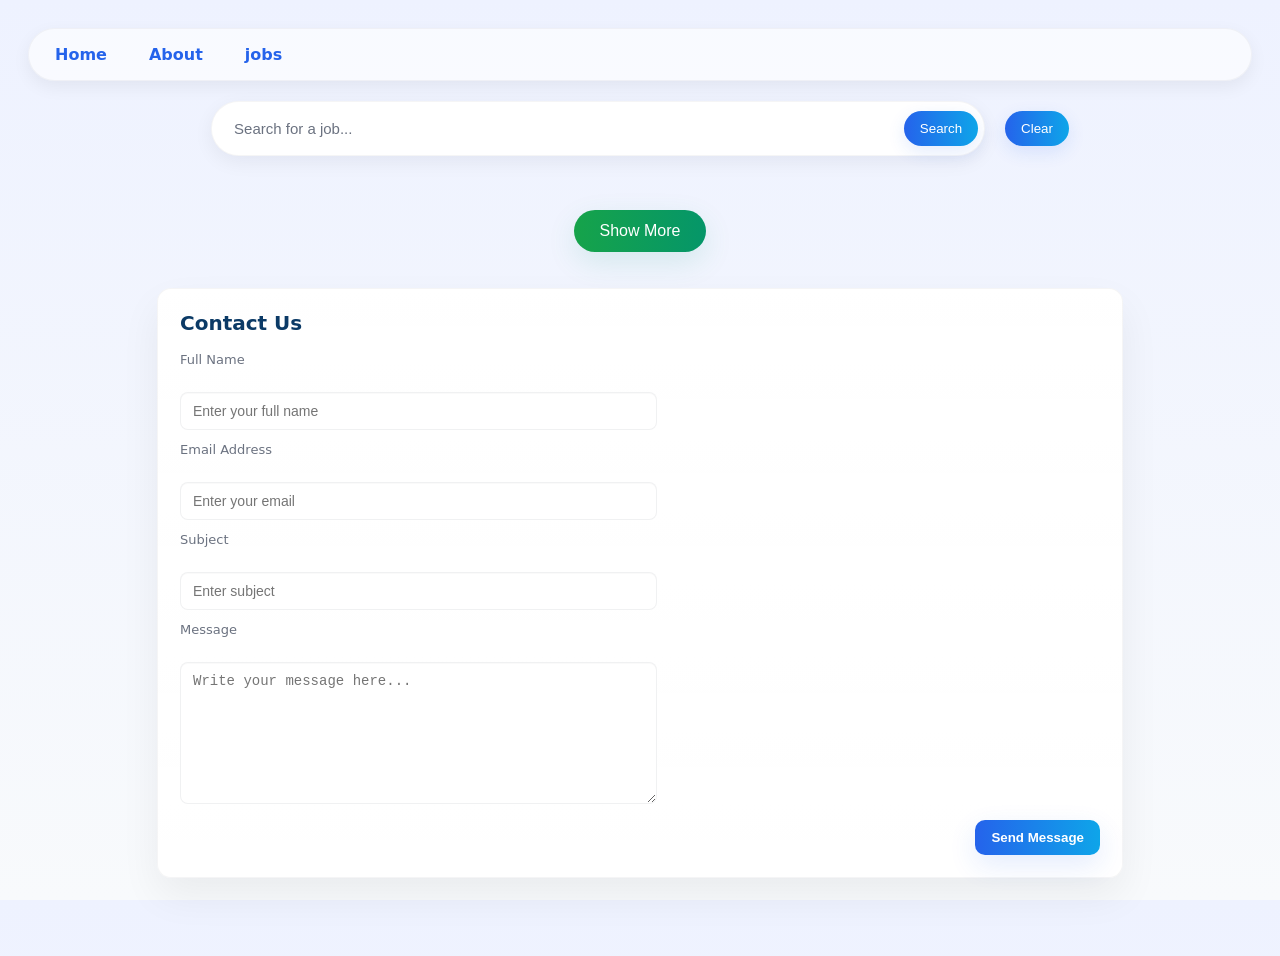
==== commit cdac3fed: "Add files via upload" ====
--- a/index.html
+++ b/index.html
@@ -3,550 +3,74 @@
 <head>
     <meta charset="UTF-8">
     <meta name="viewport" content="width=device-width, initial-scale=1.0">
-    <title>Astra Prime | Future-Proof Your Career</title>
-    
-    <link href="https://fonts.googleapis.com/css2?family=Inter:wght@400;600;800&display=swap" rel="stylesheet">
-    <link href="https://cdn.jsdelivr.net/npm/bootstrap@5.3.0/dist/css/bootstrap.min.css" rel="stylesheet">
-    <link rel="stylesheet" href="https://cdn.jsdelivr.net/npm/bootstrap-icons@1.10.0/font/bootstrap-icons.css">
-
-    <style>
-        :root {
-            --primary: #4361ee;
-            --primary-hover: #3a56d4;
-            --primary-soft: #eef2ff;
-            --text-main: #1e293b;
-            --text-muted: #64748b;
-            --bg-light: #f8fafc;
-        }
-
-        body {
-            font-family: 'Inter', sans-serif;
-            color: var(--text-main);
-            background-color: var(--bg-light);
-            scroll-behavior: smooth;
-            top: 0px !important;
-        }
-
-        /* --- Silent Google Translate --- */
-        #google_translate_element, .skiptranslate, .goog-te-banner-frame { display: none !important; }
-        .goog-text-highlight { background-color: transparent !important; box-shadow: none !important; }
-
-        /* --- Navbar & Hero --- */
-        .text-gradient {
-            background: linear-gradient(90deg, #4361ee, #7209b7);
-            -webkit-background-clip: text;
-            -webkit-text-fill-color: transparent;
-        }
-        .navbar {
-            background: rgba(255, 255, 255, 0.9) !important;
-            backdrop-filter: blur(12px);
-            border-bottom: 1px solid rgba(0,0,0,0.05);
-        }
-        .hero-section {
-            padding: 100px 0;
-            background: radial-gradient(circle at top right, #f1f5ff 0%, #ffffff 100%);
-            border-bottom: 1px solid #e2e8f0;
-        }
-        .hero-visual-card {
-            background: rgba(255, 255, 255, 0.7);
-            backdrop-filter: blur(10px);
-            border: 1px solid rgba(255, 255, 255, 0.8);
-            border-radius: 24px;
-            padding: 2.5rem;
-            box-shadow: 0 25px 50px -12px rgba(0, 0, 0, 0.1);
-        }
-
-        /* --- Job Cards --- */
-        .job-card {
-            border: 1px solid #e2e8f0 !important;
-            border-radius: 20px !important;
-            transition: all 0.3s cubic-bezier(0.4, 0, 0.2, 1);
-            background: #fff;
-        }
-        .job-card:hover {
-            transform: translateY(-8px);
-            box-shadow: 0 20px 25px -5px rgba(67, 97, 238, 0.1) !important;
-            border-color: var(--primary) !important;
-        }
-        .badge-location {
-            background-color: var(--primary-soft);
-            color: var(--primary);
-            font-weight: 600;
-            padding: 6px 14px;
-            border-radius: 10px;
-            font-size: 0.85rem;
-        }
-
-        /* --- Custom Premium Pagination --- */
-        #pagination {
-            gap: 8px;
-        }
-        .page-item .page-link {
-            border: none;
-            background: #fff;
-            color: var(--text-main);
-            border-radius: 12px !important;
-            width: 45px;
-            height: 45px;
-            display: flex;
-            align-items: center;
-            justify-content: center;
-            font-weight: 600;
-            transition: 0.3s;
-            box-shadow: 0 4px 6px -1px rgba(0,0,0,0.05);
-        }
-        .page-item.active .page-link {
-            background-color: var(--primary);
-            color: #fff;
-            transform: scale(1.1);
-            box-shadow: 0 10px 15px -3px rgba(67, 97, 238, 0.3);
-        }
-        .page-item .page-link:hover:not(.active) {
-            background-color: var(--primary-soft);
-            color: var(--primary);
-        }
-
-        .search-container {
-            max-width: 800px;
-            margin: -40px auto 40px;
-            position: relative;
-            z-index: 10;
-        }
-    </style>
+    <title>Jobs</title>
+    <link rel="stylesheet" href="style.css">
 </head>
 <body>
 
-    <div id="google_translate_element"></div>
-    <script type="text/javascript">
-        function setTranslateCookie() {
-            document.cookie = "googtrans=/auto/en; domain=" + document.domain + "; path=/";
-            document.cookie = "googtrans=/auto/en; path=/";
-        }
-        setTranslateCookie();
-        function googleTranslateElementInit() {
-            new google.translate.TranslateElement({pageLanguage: 'auto', autoDisplay: false}, 'google_translate_element');
-        }
-    </script>
-    <script type="text/javascript" src="//translate.google.com/translate_a/element.js?cb=googleTranslateElementInit"></script>
 
-    <nav class="navbar navbar-expand-lg sticky-top py-3">
-        <div class="container">
-            <a class="navbar-brand d-flex align-items-center" href="#">
-                <i class="bi bi-rocket-takeoff-fill text-primary me-2"></i>
-                ASTRA<span class="text-primary">PRIME</span>
-            </a>
-            <button class="navbar-toggler border-0" type="button" data-bs-toggle="collapse" data-bs-target="#navbarNav">
-                <span class="bi bi-list fs-1"></span>
-            </button>
-            <div class="collapse navbar-collapse" id="navbarNav">
-                <ul class="navbar-nav ms-auto align-items-center">
-                    <li class="nav-item"><a class="nav-link px-3" href="#jobs-section">Browse Jobs</a></li>
-                    <li class="nav-item"><a class="nav-link px-3" href="#contact-section">Support</a></li>
-                    <li class="nav-item ms-lg-3">
-                        <a class="btn btn-primary shadow-sm" href="#">Post a Job</a>
-                    </li>
-                </ul>
-            </div>
-        </div>
+    <nav class="navbar">
+        <a href="#">Home</a>
+        <a href="#">About</a>
+        <a href="#jobs-container">jobs</a>
     </nav>
 
-    <header class="hero-section">
-        <div class="container">
-            <div class="row align-items-center py-5">
-                <div class="col-lg-6">
-                    <span class="badge bg-primary-subtle text-primary mb-3 px-3 py-2 rounded-pill fw-bold">✨ 2,000+ Active Roles</span>
-                    <h1 class="display-3 fw-bolder mb-3 text-dark">Unlock Your <span class="text-gradient">Potential.</span></h1>
-                    <p class="lead mb-5 text-muted fs-4">High-performing talent meets future-proof roles. English translated, global reach.</p>
-                    <div class="d-flex gap-3">
-                        <a href="#jobs-section" class="btn btn-primary btn-lg shadow">Browse Jobs</a>
-                    </div>
-                </div>
-                <div class="col-lg-6 d-none d-lg-block">
-                    <div class="hero-visual-card">
-                        <div class="d-flex align-items-center mb-4">
-                            <div class="p-3 bg-primary-soft rounded-4 me-3">
-                                <i class="bi bi-lightning-charge-fill text-primary fs-3"></i>
-                            </div>
-                            <div>
-                                <h5 class="mb-0 fw-bold">Instant Translation</h5>
-                                <small class="text-muted">Global roles, local language</small>
-                            </div>
-                        </div>
-                        <div class="bg-light rounded-3 p-3 border border-white">
-                            <div class="d-flex justify-content-between align-items-center">
-                                <span class="fw-bold small"><i class="bi bi-cpu me-2"></i>AI Research Lead</span>
-                                <span class="text-success fw-bold small">Active</span>
-                            </div>
-                        </div>
-                    </div>
-                </div>
-            </div>
+       <div class="search-container">
+        <div class="search-box">
+            <input type="text" id="searchInput" placeholder="Search for a job...">
+            <button id="searchBtn">Search</button>
         </div>
-    </header>
+        <button id="clearBtn">Clear</button>
+    </div>
 
-    <main class="container my-5" id="jobs-section">
-        <div class="search-container">
-            <div class="input-group input-group-lg shadow-lg overflow-hidden" style="border-radius: 20px;">
-                <span class="input-group-text bg-white border-end-0 px-4"><i class="bi bi-search text-primary"></i></span>
-                <input type="text" id="searchInput" class="form-control border-start-0 py-4" placeholder="Search by title, skill, or city...">
-            </div>
-        </div>
+ <div id="jobs-container">
+     
+ </div>
 
-        <div id="jobsList" class="row g-4">
-            <div class="text-center py-5">
-                <div class="spinner-border text-primary" role="status"></div>
-            </div>
-        </div>
+ <button id="showMore">Show More</button>
 
-        <nav class="mt-5 d-flex justify-content-center">
-            <ul id="pagination" class="pagination"></ul>
-        </nav>
-    </main>
 
-    <section id="services-section" class="py-5">
-    <div class="container py-5">
-        <div class="text-center mb-5">
-            <span class="badge bg-primary-subtle text-primary mb-3 px-3 py-2 rounded-pill fw-bold text-uppercase">End-to-End Support</span>
-            <h2 class="display-5 fw-bold text-dark">Global Mobility & <span class="text-gradient">Growth</span></h2>
-            <p class="text-muted mx-auto" style="max-width: 600px;">We don't just find you a job; we handle the hurdles of global employment, from legal documents to professional mastery.</p>
-        </div>
+     <section class="contact-section">
+        <h2>Contact Us</h2>
 
-        <div class="row g-4">
-            <div class="col-md-6 col-lg-3">
-                <div class="service-card p-4 h-100">
-                    <div class="service-icon mb-4">
-                        <i class="bi bi-person-badge-fill"></i>
-                    </div>
-                    <h5 class="fw-bold mb-3">Visa Application</h5>
-                    <p class="text-muted small mb-4">Expert assistance with work permits, sponsorship, and relocation visas for tech hubs worldwide.</p>
-                    <a href="#" class="service-link mt-auto">Learn More <i class="bi bi-chevron-right"></i></a>
-                </div>
+        <form action="#" method="POST">
+
+            <div>
+                <label for="name">Full Name</label><br>
+                <input type="text" id="name" name="name" placeholder="Enter your full name" required>
             </div>
 
-            <div class="col-md-6 col-lg-3">
-                <div class="service-card p-4 h-100">
-                    <div class="service-icon mb-4 icon-purple">
-                        <i class="bi bi-chat-heart-fill"></i>
-                    </div>
-                    <h5 class="fw-bold mb-3">Career Consultation</h5>
-                    <p class="text-muted small mb-4">1-on-1 sessions with industry veterans to map your path to Senior and Lead roles in AI & Tech.</p>
-                    <a href="#" class="service-link mt-auto">Book Session <i class="bi bi-chevron-right"></i></a>
-                </div>
+            <br>
+
+            <div>
+                <label for="email">Email Address</label><br>
+                <input type="email" id="email" name="email" placeholder="Enter your email" required>
             </div>
 
-            <div class="col-md-6 col-lg-3">
-                <div class="service-card p-4 h-100">
-                    <div class="service-icon mb-4 icon-orange">
-                        <i class="bi bi-mortarboard-fill"></i>
-                    </div>
-                    <h5 class="fw-bold mb-3">Professional Training</h5>
-                    <p class="text-muted small mb-4">Access certified bootcamps and AI masterclasses designed for the future-proof engineer.</p>
-                    <a href="#" class="service-link mt-auto">View Courses <i class="bi bi-chevron-right"></i></a>
-                </div>
+            <br>
+
+            <div>
+                <label for="subject">Subject</label><br>
+                <input type="text" id="subject" name="subject" placeholder="Enter subject" required>
             </div>
 
-            <div class="col-md-6 col-lg-3">
-                <div class="service-card p-4 h-100">
-                    <div class="service-icon mb-4 icon-teal">
-                        <i class="bi bi-globe-americas"></i>
-                    </div>
-                    <h5 class="fw-bold mb-3">Passport Support</h5>
-                    <p class="text-muted small mb-4">Simplified document verification and fast-track assistance for your international travel needs.</p>
-                    <a href="#" class="service-link mt-auto">Start Process <i class="bi bi-chevron-right"></i></a>
-                </div>
+            <br>
+
+            <div>
+                <label for="message">Message</label><br>
+                <textarea id="message" name="message" rows="5" placeholder="Write your message here..." required></textarea>
             </div>
-        </div>
-    </div>
-</section>
+
+            <br>
+
+            <button type="submit">Send Message</button>
+
+        </form>
+    </section>
 
 
-<style>
-    /* --- Services Custom Styles --- */
-.service-card {
-    background: #ffffff;
-    border-radius: 24px;
-    border: 1px solid #f1f5f9;
-    transition: all 0.4s cubic-bezier(0.4, 0, 0.2, 1);
-    display: flex;
-    flex-direction: column;
-}
 
-.service-card:hover {
-    transform: translateY(-12px);
-    box-shadow: 0 30px 60px -15px rgba(15, 23, 42, 0.1);
-    border-color: var(--primary-soft);
-}
 
-.service-icon {
-    width: 60px;
-    height: 60px;
-    background: var(--primary-soft);
-    color: var(--primary);
-    border-radius: 16px;
-    display: flex;
-    align-items: center;
-    justify-content: center;
-    font-size: 1.8rem;
-}
-
-/* Custom Icon Colors for Variety */
-.icon-purple { background: #f5f3ff; color: #7c3aed; }
-.icon-orange { background: #fff7ed; color: #ea580c; }
-.icon-teal { background: #f0fdfa; color: #0d9488; }
-
-.service-link {
-    text-decoration: none;
-    font-weight: 700;
-    font-size: 0.9rem;
-    color: var(--text-main);
-    display: inline-flex;
-    align-items: center;
-    transition: 0.2s;
-}
-
-.service-link i {
-    transition: transform 0.2s;
-}
-
-.service-card:hover .service-link {
-    color: var(--primary);
-}
-
-.service-card:hover .service-link i {
-    transform: translateX(5px);
-}
-</style>
-
-<section id="contact-section" class="py-5 bg-white">
-    <div class="container py-5">
-        <div class="row align-items-center">
-            <div class="col-lg-5 mb-5 mb-lg-0">
-                <h2 class="display-5 fw-bold mb-4">Ready to take the<br><span class="text-gradient">next step?</span></h2>
-                <p class="text-muted fs-5 mb-4">Whether you're looking to hire world-class talent or find your next career-defining role, our team is here to guide you.</p>
-                
-                <div class="d-flex align-items-center mb-4">
-                    <div class="icon-box me-3">
-                        <i class="bi bi-envelope-check text-primary fs-4"></i>
-                    </div>
-                    <div>
-                        <p class="mb-0 text-muted small">Email us at</p>
-                        <p class="mb-0 fw-bold">partners@astraprime.com</p>
-                    </div>
-                </div>
-
-                <div class="d-flex align-items-center">
-                    <div class="icon-box me-3">
-                        <i class="bi bi-chat-dots text-primary fs-4"></i>
-                    </div>
-                    <div>
-                        <p class="mb-0 text-muted small">Live Support</p>
-                        <p class="mb-0 fw-bold">Available Mon-Fri, 9am - 6pm</p>
-                    </div>
-                </div>
-            </div>
-
-            <div class="col-lg-6 offset-lg-1">
-                <div class="contact-card p-4 p-md-5">
-                    <form id="contactForm">
-                        <div class="row g-4">
-                            <div class="col-md-6">
-                                <label class="form-label fw-600">First Name</label>
-                                <input type="text" class="form-control custom-input" placeholder="Jane" required>
-                            </div>
-                            <div class="col-md-6">
-                                <label class="form-label fw-600">Last Name</label>
-                                <input type="text" class="form-control custom-input" placeholder="Doe" required>
-                            </div>
-                            <div class="col-12">
-                                <label class="form-label fw-600">Work Email</label>
-                                <input type="email" class="form-control custom-input" placeholder="jane@company.com" required>
-                            </div>
-                            <div class="col-12">
-                                <label class="form-label fw-600">How can we help?</label>
-                                <select class="form-select custom-input">
-                                    <option selected>I'm looking for a job</option>
-                                    <option>I'm looking to hire</option>
-                                    <option>Partnership Inquiry</option>
-                                    <option>Technical Support</option>
-                                </select>
-                            </div>
-                            <div class="col-12">
-                                <label class="form-label fw-600">Message</label>
-                                <textarea class="form-control custom-input" rows="4" placeholder="Tell us more..."></textarea>
-                            </div>
-                            <div class="col-12">
-                                <button type="submit" class="btn btn-primary btn-lg w-100 py-3 shadow">Send Message</button>
-                            </div>
-                        </div>
-                    </form>
-                </div>
-            </div>
-        </div>
-    </div>
-</section>
-
-<footer class="footer pt-5">
-    <div class="container pt-4">
-        <div class="row g-4 mb-5">
-            <div class="col-lg-4 mb-4 mb-lg-0">
-                <a class="navbar-brand d-flex align-items-center mb-3" href="#">
-                    <i class="bi bi-rocket-takeoff-fill text-primary me-2"></i>
-                    ASTRA<span class="text-primary">PRIME</span>
-                </a>
-                <p class="text-muted pe-lg-5">Astra Prime is a global platform dedicated to connecting high-performing talent with the future of technology and AI.</p>
-                <div class="social-links d-flex gap-3">
-                    <a href="#"><i class="bi bi-linkedin"></i></a>
-                    <a href="#"><i class="bi bi-twitter-x"></i></a>
-                    <a href="#"><i class="bi bi-github"></i></a>
-                </div>
-            </div>
-
-            <div class="col-6 col-lg-2">
-                <h6 class="fw-bold mb-4">Platform</h6>
-                <ul class="list-unstyled footer-links">
-                    <li><a href="#jobs-section">Browse Jobs</a></li>
-                    <li><a href="#">Success Stories</a></li>
-                    <li><a href="#">Career Roadmap</a></li>
-                    <li><a href="#">Astra for Business</a></li>
-                </ul>
-            </div>
-
-            <div class="col-6 col-lg-2">
-                <h6 class="fw-bold mb-4">Company</h6>
-                <ul class="list-unstyled footer-links">
-                    <li><a href="#">About Us</a></li>
-                    <li><a href="#">Our Vision</a></li>
-                    <li><a href="#">Privacy Policy</a></li>
-                    <li><a href="#">Terms of Service</a></li>
-                </ul>
-            </div>
-
-            <div class="col-lg-4">
-                <h6 class="fw-bold mb-4">Subscribe to our newsletter</h6>
-                <p class="text-muted small mb-4">Get curated job alerts and tech trends delivered to your inbox every Tuesday.</p>
-                <div class="newsletter-form p-1 d-flex">
-                    <input type="email" class="form-control border-0 shadow-none" placeholder="Email address">
-                    <button class="btn btn-primary rounded-3 px-4">Join</button>
-                </div>
-            </div>
-        </div>
-
-        <div class="py-4 border-top d-flex flex-column flex-md-row justify-content-between align-items-center gap-3">
-            <p class="text-muted small mb-0">&copy; 2026 Astra Prime. All rights reserved.</p>
-            <div class="d-flex gap-4 small">
-                <span class="text-muted">System Status: <span class="text-success fw-bold">Operational</span></span>
-            </div>
-        </div>
-    </div>
-</footer>
-
-<style>
-    /* --- Contact Form & Footer Custom Styles --- */
-.contact-card {
-    background: #ffffff;
-    border-radius: 30px;
-    border: 1px solid #f1f5f9;
-    box-shadow: 0 40px 80px -20px rgba(15, 23, 42, 0.08);
-}
-
-.custom-input {
-    background-color: #f8fafc !important;
-    border: 2px solid #f1f5f9 !important;
-    border-radius: 12px !important;
-    padding: 12px 16px !important;
-    transition: all 0.2s;
-}
-
-.custom-input:focus {
-    border-color: var(--primary) !important;
-    background-color: #fff !important;
-    box-shadow: 0 0 0 4px rgba(67, 97, 238, 0.1) !important;
-}
-
-.icon-box {
-    width: 48px;
-    height: 48px;
-    background: var(--primary-soft);
-    border-radius: 12px;
-    display: flex;
-    align-items: center;
-    justify-content: center;
-}
-
-.footer {
-    background-color: #fcfcfd;
-}
-
-.footer-links li {
-    margin-bottom: 12px;
-}
-
-.footer-links a {
-    color: var(--text-muted);
-    text-decoration: none;
-    font-size: 0.95rem;
-    transition: color 0.2s;
-}
-
-.footer-links a:hover {
-    color: var(--primary);
-}
-
-.social-links a {
-    width: 40px;
-    height: 40px;
-    background: #fff;
-    border: 1px solid #e2e8f0;
-    border-radius: 10px;
-    display: flex;
-    align-items: center;
-    justify-content: center;
-    color: var(--text-main);
-    text-decoration: none;
-    transition: 0.3s;
-}
-
-.social-links a:hover {
-    background: var(--primary);
-    color: #fff;
-    border-color: var(--primary);
-    transform: translateY(-3px);
-}
-
-.newsletter-form {
-    background: #fff;
-    border: 1px solid #e2e8f0;
-    border-radius: 14px;
-}
-
-.fw-600 { font-weight: 600; }
-</style>
-
-    <script src="https://cdn.jsdelivr.net/npm/bootstrap@5.3.0/dist/js/bootstrap.bundle.min.js"></script>
     <script src="script.js"></script>
-
-    <script>
-        document.getElementById('contactForm').addEventListener('submit', function(e) {
-    e.preventDefault();
-    const btn = this.querySelector('button');
-    const originalText = btn.innerHTML;
-    
-    // Simple visual feedback
-    btn.innerHTML = '<span class="spinner-border spinner-border-sm me-2"></span>Sending...';
-    btn.disabled = true;
-
-    setTimeout(() => {
-        btn.innerHTML = 'Success! <i class="bi bi-check-lg"></i>';
-        btn.classList.replace('btn-primary', 'btn-success');
-        
-        setTimeout(() => {
-            btn.innerHTML = originalText;
-            btn.classList.replace('btn-success', 'btn-primary');
-            btn.disabled = false;
-            this.reset();
-        }, 3000);
-    }, 1500);
-});
-    </script>
 </body>
-</html>
+</html>
--- a/style.css
+++ b/style.css
@@ -0,0 +1,275 @@
+:root{
+    --bg-1: #eef2ff; /* subtle lavender */
+    --bg-2: #f8fafc; /* light background */
+    --card: #ffffff;
+    --muted: #6b7280;
+    --accent: #2563eb;
+    --accent-2: #0ea5e9;
+    --card-height: 320px; /* default uniform card height on desktop */
+    --success: #16a34a;
+    --glass: rgba(255,255,255,0.6);
+    --radius: 12px;
+}
+
+/* Page */
+html, body{
+    height: 100%;
+}
+body {
+    font-family: Inter, system-ui, -apple-system, 'Segoe UI', Roboto, 'Helvetica Neue', Arial;
+    background: linear-gradient(180deg, var(--bg-1) 0%, var(--bg-2) 100%);
+    margin: 0;
+    padding: 28px;
+    color: #0f172a;
+}
+
+/* Navigation */
+.navbar{
+    max-width: 1200px;
+    margin: 0 auto 20px auto;
+    display: flex;
+    gap: 18px;
+    align-items: center;
+    justify-content: flex-start;
+    padding: 8px 14px;
+    background: rgba(255,255,255,0.6);
+    border-radius: 999px;
+    box-shadow: 0 6px 18px rgba(2,6,23,0.06);
+    border: 1px solid rgba(15,23,42,0.04);
+}
+.navbar a{
+    color: var(--accent);
+    text-decoration: none;
+    padding: 8px 12px;
+    border-radius: 999px;
+    font-weight: 600;
+    transition: background .14s ease, color .14s ease, transform .14s ease;
+}
+.navbar a:hover{
+    background: linear-gradient(90deg, rgba(37,99,235,0.12), rgba(14,165,233,0.06));
+    transform: translateY(-2px);
+}
+
+/* Contact Form */
+.contact-section{
+    max-width: 920px;
+    margin: 36px auto 80px auto;
+    background: linear-gradient(180deg, rgba(255,255,255,0.98), rgba(255,255,255,0.95));
+    padding: 22px;
+    border-radius: 14px;
+    box-shadow: 0 18px 40px rgba(2,6,23,0.06);
+    border: 1px solid rgba(15,23,42,0.04);
+}
+.contact-section h2{
+    margin-top: 0;
+    font-size: 20px;
+    color: #0b3a66;
+}
+.contact-section form{
+    display: grid;
+    grid-template-columns: 1fr 1fr;
+    gap: 12px 18px;
+    margin-top: 12px;
+}
+.contact-section label{
+    font-size: 13px;
+    color: var(--muted);
+    display: block;
+    margin-bottom: 6px;
+}
+.contact-section input[type="text"],
+.contact-section input[type="email"],
+.contact-section input[type="subject"],
+.contact-section textarea{
+    width: 100%;
+    padding: 10px 12px;
+    border-radius: 8px;
+    border: 1px solid rgba(15,23,42,0.06);
+    font-size: 14px;
+    background: white;
+    color: #0f172a;
+    box-shadow: inset 0 1px 0 rgba(2,6,23,0.02);
+}
+.contact-section textarea{ grid-column: 1 / -1; min-height: 120px; resize: vertical; }
+.contact-section button[type="submit"]{
+    grid-column: 1 / -1;
+    justify-self: end;
+    padding: 10px 16px;
+    background: linear-gradient(90deg, var(--accent), var(--accent-2));
+    color: white;
+    border: none;
+    border-radius: 10px;
+    cursor: pointer;
+    font-weight: 700;
+    box-shadow: 0 10px 28px rgba(37,99,235,0.12);
+}
+.contact-section button[type="submit"]:hover{ transform: translateY(-3px); }
+
+@media (max-width: 800px){
+    .navbar{ justify-content: center; gap: 12px; }
+    .contact-section form{ grid-template-columns: 1fr; }
+    .contact-section button[type="submit"]{ justify-self: stretch; }
+}
+
+/* Search Bar */
+.search-container{
+    max-width: 1100px;
+    margin: 0 auto 26px auto;
+    display: flex;
+    gap: 12px;
+    align-items: center;
+    justify-content: center;
+}
+.search-container .search-box{
+    display: flex;
+    align-items: center;
+    background: var(--card);
+    border-radius: 999px;
+    padding: 6px;
+    box-shadow: 0 6px 20px rgba(16,24,40,0.06);
+    border: 1px solid rgba(15,23,42,0.04);
+    width: 100%;
+    max-width: 760px;
+}
+.search-container input{
+    flex: 1;
+    border: none;
+    padding: 12px 16px;
+    border-radius: 999px;
+    font-size: 15px;
+    outline: none;
+    color: #0f172a;
+    background: transparent;
+}
+.search-container input::placeholder{ color: var(--muted); }
+.search-container button{
+    background: linear-gradient(90deg, var(--accent), var(--accent-2));
+    color: white;
+    border: none;
+    padding: 10px 16px;
+    border-radius: 999px;
+    margin-left: 8px;
+    cursor: pointer;
+    box-shadow: 0 6px 18px rgba(37,99,235,0.12);
+    transition: transform .16s ease, box-shadow .16s ease, opacity .12s ease;
+}
+.search-container button:hover{ transform: translateY(-2px); }
+.search-container #clear-btn{
+    background: transparent;
+    border: 1px solid rgba(15,23,42,0.06);
+    padding: 8px 12px;
+    border-radius: 8px;
+    color: var(--muted);
+}
+
+/* Jobs Container - Responsive Grid */
+#jobs-container{
+    /* allow wider layout on large screens so cards are more prominent */
+    max-width: 1400px;
+    margin: 18px auto 0 auto;
+    display: grid;
+    /* make cards wider: minimum 340-380px depending on screen size */
+    grid-template-columns: repeat(auto-fit, minmax(360px, 1fr));
+    gap: 24px;
+    align-items: stretch; /* make grid items stretch to equal height */
+}
+
+/* Job Card */
+.job{
+    background: linear-gradient(180deg, rgba(255,255,255,0.98), var(--card));
+    padding: 22px;
+    border-radius: var(--radius);
+    box-shadow: 0 8px 30px rgba(2,6,23,0.06);
+    transition: transform .22s cubic-bezier(.2,.9,.3,1), box-shadow .22s ease;
+    display: flex;
+    flex-direction: column;
+    gap: 12px;
+    position: relative;
+    overflow: hidden;
+    height: var(--card-height);
+}
+.job::after{
+    content: '';
+    position: absolute;
+    inset: 0;
+    pointer-events: none;
+}
+.job:hover{
+    transform: translateY(-6px) scale(1.01);
+    box-shadow: 0 18px 40px rgba(2,6,23,0.12);
+}
+.job h3{
+    margin: 0 0 6px 0;
+    font-size: 20px;
+    color: #0f172a;
+}
+.job .company{
+    font-weight: 600;
+    color: #0b3a66;
+}
+.job .meta{
+    font-size: 13px;
+    color: var(--muted);
+}
+.job p{
+    font-size: 15px;
+    color: #374151;
+    margin: 0;
+}
+.job .cta{
+    margin-top: auto; /* push CTA to the bottom so cards align */
+    display: flex;
+    gap: 8px;
+}
+.job .apply-btn{
+    margin-left: auto;
+    padding: 8px 12px;
+    background: linear-gradient(90deg, var(--accent), var(--accent-2));
+    color: white;
+    border: none;
+    border-radius: 8px;
+    cursor: pointer;
+    font-weight: 600;
+}
+
+/* Show More Button */
+#showMore{
+    display: block;
+    margin: 28px auto;
+    padding: 12px 26px;
+    border: none;
+    border-radius: 999px;
+    background: linear-gradient(90deg, var(--success), #059669);
+    color: white;
+    font-size: 16px;
+    cursor: pointer;
+    box-shadow: 0 10px 30px rgba(5,150,105,0.12);
+    transition: transform .14s ease, box-shadow .14s ease;
+}
+#showMore:hover{ transform: translateY(-3px); box-shadow: 0 18px 40px rgba(5,150,105,0.18); }
+
+/* Small screens */
+@media (max-width: 1100px){
+    /* slightly reduce min card width on medium screens */
+    #jobs-container{ grid-template-columns: repeat(auto-fit, minmax(320px, 1fr)); gap:20px; }
+    :root{ --card-height: 300px; }
+}
+
+@media (max-width: 900px){
+    body{ padding: 18px; }
+    #jobs-container{ gap: 16px; }
+}
+
+@media (max-width: 600px){
+    .search-container{ padding: 0 6px; gap: 8px; flex-direction: column; }
+    .search-container .search-box{ width: 100%; }
+    .search-container button{ width: 100%; border-radius: 10px; }
+    #jobs-container{ grid-template-columns: 1fr; }
+    :root{ --card-height: auto; }
+}
+
+/* Accessible focus states */
+.search-container input:focus, .search-container button:focus, #showMore:focus, .apply-btn:focus{
+    outline: 3px solid rgba(37,99,235,0.14);
+    outline-offset: 2px;
+}
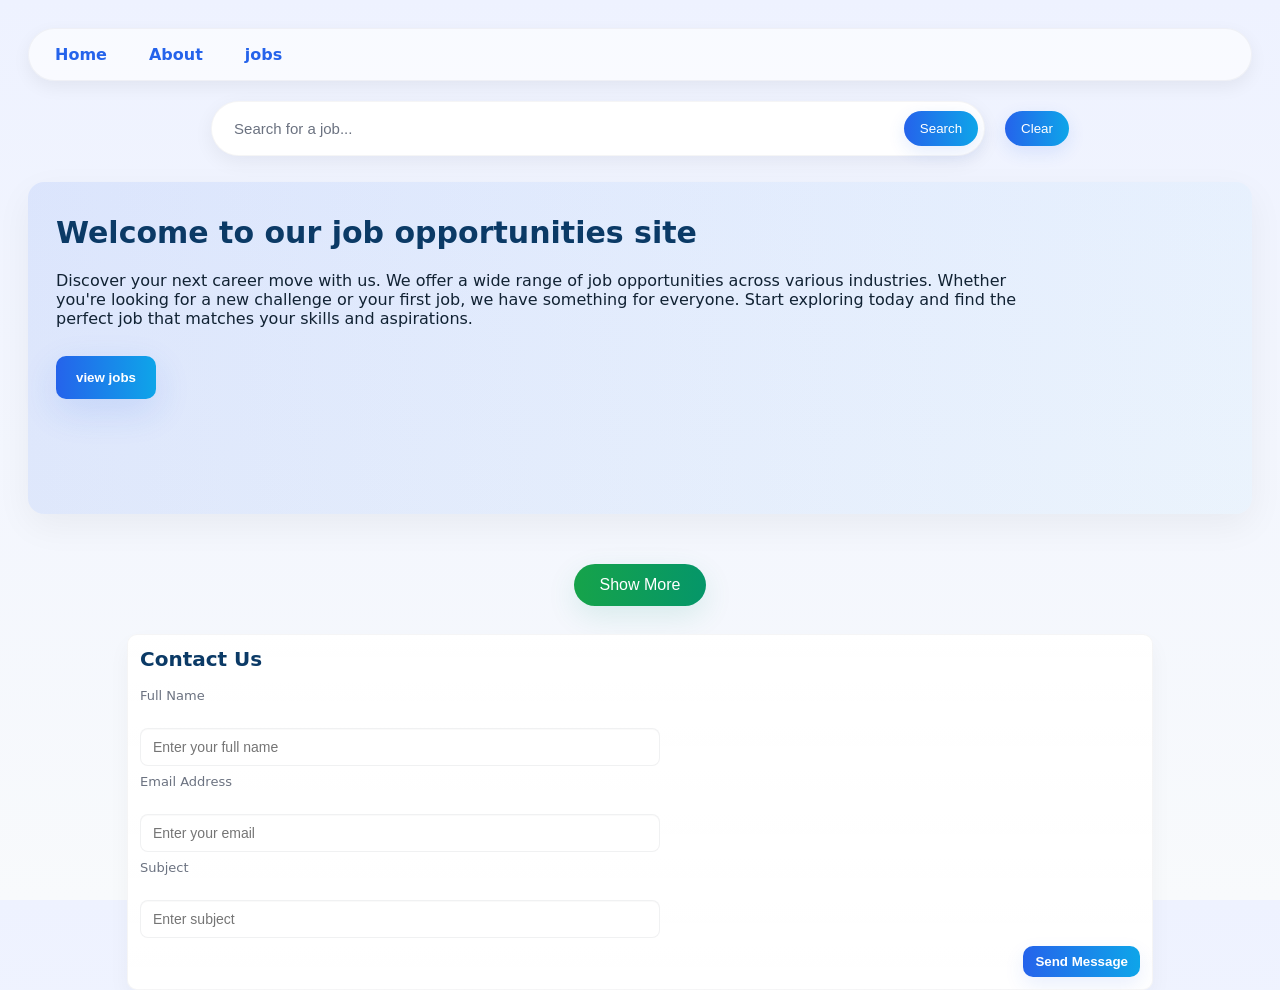
==== commit f2c91318: "Add files via upload" ====
--- a/index.html
+++ b/index.html
@@ -21,6 +21,14 @@
             <button id="searchBtn">Search</button>
         </div>
         <button id="clearBtn">Clear</button>
+    </div>
+
+
+    <div class="job-oppotunity">
+        <h2>Welcome to our job opportunities site</h2>
+        <p>Discover your next career move with us. We offer a wide range of job opportunities across various industries. Whether you're looking for a new challenge or your first job, we have something for everyone. Start exploring today and find the perfect job that matches your skills and aspirations.</p>
+        <button>view jobs</button>
+        
     </div>
 
  <div id="jobs-container">
@@ -56,12 +64,12 @@
 
             <br>
 
-            <div>
+            <!-- <div>
                 <label for="message">Message</label><br>
                 <textarea id="message" name="message" rows="5" placeholder="Write your message here..." required></textarea>
             </div>
 
-            <br>
+            <br> -->
 
             <button type="submit">Send Message</button>
 
--- a/style.css
+++ b/style.css
@@ -52,13 +52,15 @@
 
 /* Contact Form */
 .contact-section{
-    max-width: 920px;
-    margin: 36px auto 80px auto;
+    /* slightly wider but shorter contact card */
+    max-width: 1000px;
+    margin: 16px auto 24px auto; /* smaller vertical margins */
     background: linear-gradient(180deg, rgba(255,255,255,0.98), rgba(255,255,255,0.95));
-    padding: 22px;
-    border-radius: 14px;
-    box-shadow: 0 18px 40px rgba(2,6,23,0.06);
+    padding: 12px; /* tighter padding */
+    border-radius: 10px;
+    box-shadow: 0 10px 22px rgba(2,6,23,0.04);
     border: 1px solid rgba(15,23,42,0.04);
+    overflow: hidden;
 }
 .contact-section h2{
     margin-top: 0;
@@ -68,8 +70,9 @@
 .contact-section form{
     display: grid;
     grid-template-columns: 1fr 1fr;
-    gap: 12px 18px;
-    margin-top: 12px;
+    gap: 8px 12px; /* tighter gaps */
+    margin-top: 6px;
+    align-items: start;
 }
 .contact-section label{
     font-size: 13px;
@@ -90,18 +93,18 @@
     color: #0f172a;
     box-shadow: inset 0 1px 0 rgba(2,6,23,0.02);
 }
-.contact-section textarea{ grid-column: 1 / -1; min-height: 120px; resize: vertical; }
+.contact-section textarea{ grid-column: 1 / -1; min-height: 60px; resize: vertical; }
 .contact-section button[type="submit"]{
     grid-column: 1 / -1;
     justify-self: end;
-    padding: 10px 16px;
+    padding: 8px 12px; /* slightly smaller button */
     background: linear-gradient(90deg, var(--accent), var(--accent-2));
     color: white;
     border: none;
     border-radius: 10px;
     cursor: pointer;
     font-weight: 700;
-    box-shadow: 0 10px 28px rgba(37,99,235,0.12);
+    box-shadow: 0 8px 20px rgba(37,99,235,0.10);
 }
 .contact-section button[type="submit"]:hover{ transform: translateY(-3px); }
 
@@ -160,6 +163,51 @@
     padding: 8px 12px;
     border-radius: 8px;
     color: var(--muted);
+}
+
+/* Hero / Intro banner for the listing page */
+.job-oppotunity{
+    max-width: 1200px;                /* increased width */
+    margin: 12px auto 22px auto;
+    background: linear-gradient(90deg, rgba(37,99,235,0.10), rgba(14,165,233,0.04));
+    border-radius: 16px;
+    padding: 36px 28px;              /* increased padding for taller banner */
+    display: flex;
+    flex-direction: column;           /* stack h2 -> p -> button */
+    gap: 14px;
+    align-items: flex-start;
+    box-shadow: 0 12px 36px rgba(2,6,23,0.05);
+    min-height: 260px;               /* ensure larger height */
+}
+.job-oppotunity h2{
+    margin: 0 0 8px 0;
+    font-size: 30px;                 /* larger heading */
+    color: #0b3a66;
+    line-height: 1.02;
+}
+.job-oppotunity p{
+    margin: 0 0 6px 0;
+    color: #123;
+    font-size: 16px;                 /* slightly larger body text */
+    max-width: 1000px;
+}
+.job-oppotunity button{
+    display: inline-block;
+    margin-top: 8px;                 /* place below the paragraph */
+    background: linear-gradient(90deg,var(--accent),var(--accent-2));
+    color: white;
+    border: none;
+    padding: 14px 20px;              /* bigger CTA */
+    border-radius: 10px;
+    cursor: pointer;
+    font-weight: 800;
+    box-shadow: 0 12px 36px rgba(37,99,235,0.14);
+}
+.job-oppotunity button:hover{ transform: translateY(-3px); }
+
+@media (max-width:800px){
+    .job-oppotunity{ flex-direction:column; align-items:flex-start; padding:18px; min-height: auto; }
+    .job-oppotunity button{ margin-left:0; width:100%; }
 }
 
 /* Jobs Container - Responsive Grid */
@@ -220,17 +268,46 @@
     margin-top: auto; /* push CTA to the bottom so cards align */
     display: flex;
     gap: 8px;
-}
-.job .apply-btn{
-    margin-left: auto;
-    padding: 8px 12px;
-    background: linear-gradient(90deg, var(--accent), var(--accent-2));
-    color: white;
-    border: none;
-    border-radius: 8px;
-    cursor: pointer;
-    font-weight: 600;
-}
+    }
+    .btn{
+        padding: 8px 12px;
+        border-radius: 8px;
+        border: none;
+        cursor: pointer;
+        font-weight: 700;
+        font-size: 0.95rem;
+        letter-spacing: 0.2px;
+        display: inline-flex;
+        align-items: center;
+        gap: 8px;
+        transition: transform .14s ease, box-shadow .14s ease, opacity .12s ease;
+    }
+    .btn:focus{ outline: 3px solid rgba(37,99,235,0.12); outline-offset: 2px; }
+    .btn + .btn{ margin-left: 8px; }
+    .btn-outline{
+        background: transparent;
+        border: 1px solid var(--accent);
+        color: var(--accent);
+        padding: 8px 12px;
+    }
+    .btn-outline:hover{
+        background: rgba(37,99,235,0.06);
+        transform: translateY(-2px);
+    }
+    .btn-primary{
+        background: linear-gradient(90deg,var(--accent),var(--accent-2));
+        color: white;
+        padding: 9px 14px;
+        box-shadow: 0 8px 22px rgba(37,99,235,0.12);
+    }
+    .btn-primary:hover{
+        transform: translateY(-2px);
+        box-shadow: 0 12px 30px rgba(37,99,235,0.16);
+    }
+
+
+    /* legacy class used earlier */
+    .apply-btn{ display: inline-block; padding: 8px 12px; border-radius: 8px; background: linear-gradient(90deg,var(--accent),var(--accent-2)); color: #fff; border: none; cursor: pointer; }
 
 /* Show More Button */
 #showMore{
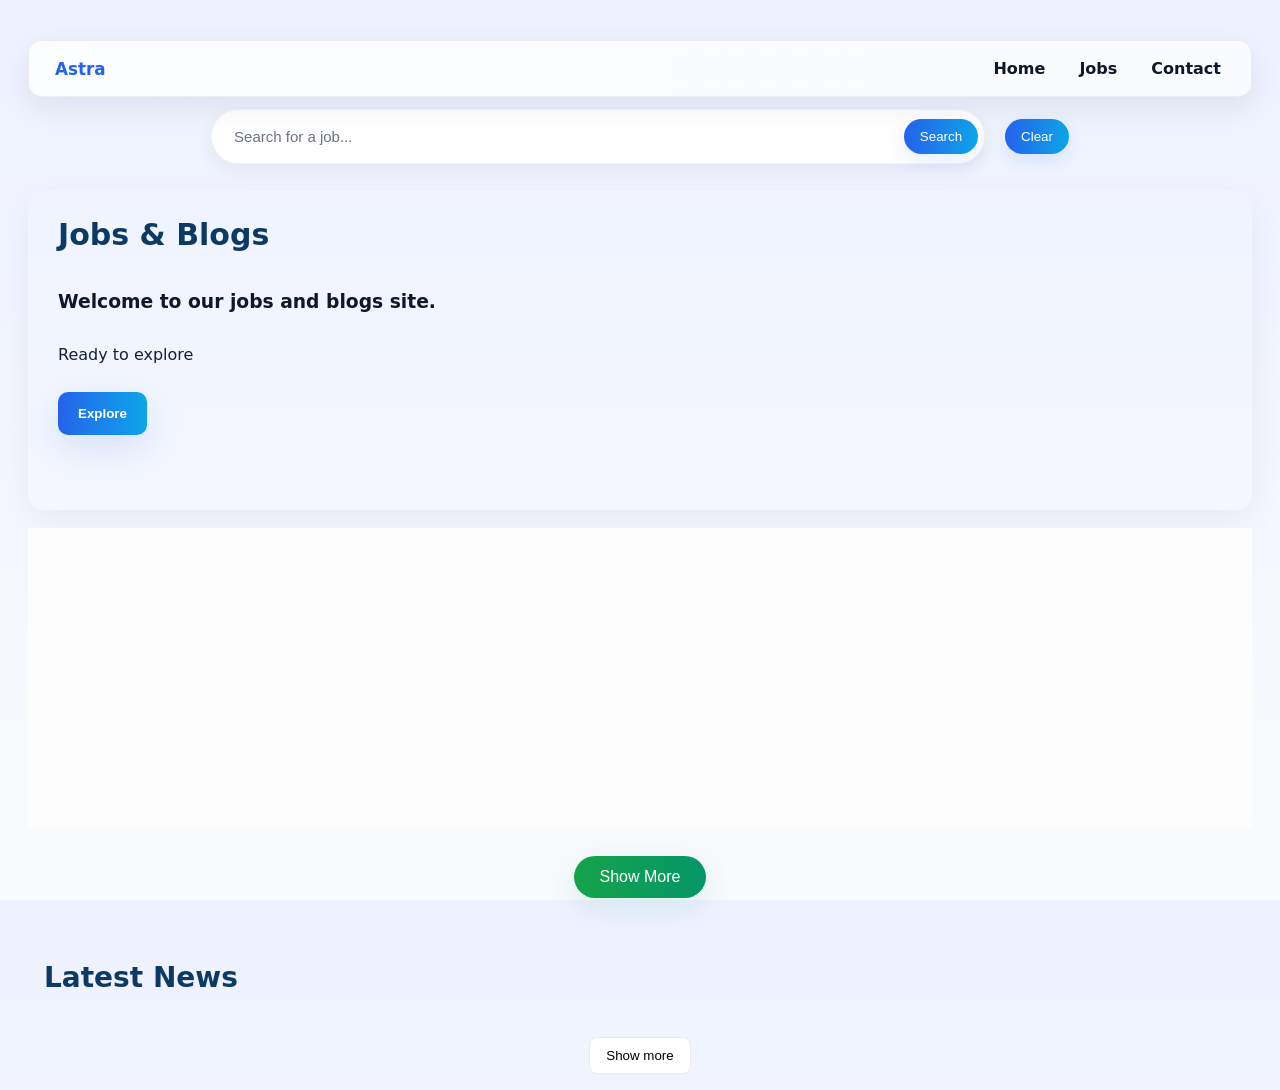
==== commit 7187167b: "Add files via upload" ====
--- a/index.html
+++ b/index.html
@@ -7,77 +7,38 @@
     <link rel="stylesheet" href="style.css">
 </head>
 <body>
-
-
     <nav class="navbar">
-        <a href="#">Home</a>
-        <a href="#">About</a>
-        <a href="#jobs-container">jobs</a>
+        <a href="index.html" class="brand">Astra</a>
+        <div class="nav-links">
+            <a href="index.html">Home</a>
+            <a href="jobs.html">Jobs</a>
+            <a href="contact.html">Contact</a>
+        </div>
     </nav>
-
-       <div class="search-container">
+      <div class="search-container">
         <div class="search-box">
             <input type="text" id="searchInput" placeholder="Search for a job...">
             <button id="searchBtn">Search</button>
         </div>
         <button id="clearBtn">Clear</button>
     </div>
+    <div class="container" style="padding-right: 18px;">
+        <h1>Jobs & Blogs</h1>
+        <h3>Welcome to our jobs and blogs site.</h3>
+        <p>Ready to explore</p>
+        <button>Explore</button>
+    </div>
+  
+    <div id="jobs-container" class="jobs-list" style="max-width:1500px;margin:18px auto"></div>
+    <button id="showMore">Show More</button>
 
-
-    <div class="job-oppotunity">
-        <h2>Welcome to our job opportunities site</h2>
-        <p>Discover your next career move with us. We offer a wide range of job opportunities across various industries. Whether you're looking for a new challenge or your first job, we have something for everyone. Start exploring today and find the perfect job that matches your skills and aspirations.</p>
-        <button>view jobs</button>
-        
-    </div>
-
- <div id="jobs-container">
-     
- </div>
-
- <button id="showMore">Show More</button>
-
-
-     <section class="contact-section">
-        <h2>Contact Us</h2>
-
-        <form action="#" method="POST">
-
-            <div>
-                <label for="name">Full Name</label><br>
-                <input type="text" id="name" name="name" placeholder="Enter your full name" required>
-            </div>
-
-            <br>
-
-            <div>
-                <label for="email">Email Address</label><br>
-                <input type="email" id="email" name="email" placeholder="Enter your email" required>
-            </div>
-
-            <br>
-
-            <div>
-                <label for="subject">Subject</label><br>
-                <input type="text" id="subject" name="subject" placeholder="Enter subject" required>
-            </div>
-
-            <br>
-
-            <!-- <div>
-                <label for="message">Message</label><br>
-                <textarea id="message" name="message" rows="5" placeholder="Write your message here..." required></textarea>
-            </div>
-
-            <br> -->
-
-            <button type="submit">Send Message</button>
-
-        </form>
-    </section>
-
-
-
+    <main style="max-width:1800px;margin:28px auto;padding:16px;">
+        <h1>Latest News</h1>
+        <div id="all_news" class="all_news"></div>
+        <div style="text-align:center;margin-top:18px;">
+            <button id="show-more" style="padding:10px 16px;border-radius:8px;border:1px solid rgba(15,23,42,0.08);background:#ffffff;cursor:pointer;">Show more</button>
+        </div>
+    </main>
 
     <script src="script.js"></script>
 </body>
--- a/style.css
+++ b/style.css
@@ -22,96 +22,106 @@
     padding: 28px;
     color: #0f172a;
 }
-
-/* Navigation */
+.container{
+    max-width: 1800px;                /* increased width */
+    margin: 12px auto 22px auto;
+    /* background: linear-gradient(90deg, rgba(37,99,235,0.10), rgba(14,165,233,0.04)); */
+    border-radius: 16px;
+    padding: 48px 32px;              /* increased padding for taller banner */
+    display: flex;
+    flex-direction: column;           /* stack h2 -> p -> button */
+    gap: 14px;
+    align-items: flex-start;
+    box-shadow: 0 12px 36px rgba(2,6,23,0.05);
+    min-height: 260px;               /* ensure larger height */
+}
+.container h1{
+    margin: 0 0 8px 0;
+    font-size: 30px;                 /* larger heading */
+    color: #0b3a66;
+    line-height: 1.02;
+}
+.container p{
+    margin: 0 0 6px 0;
+    color: #123;
+    font-size: 16px;                 /* slightly larger body text */
+    max-width: 1000px;
+}
+.container button{
+    display: inline-block;
+    margin-top: 8px;                 /* place below the paragraph */
+    background: linear-gradient(90deg,var(--accent),var(--accent-2));
+    color: white;
+    border: none;
+    padding: 14px 20px;              /* bigger CTA */
+    border-radius: 10px;
+    cursor: pointer;
+    font-weight: 800;
+    box-shadow: 0 12px 36px rgba(37,99,235,0.14);
+}
+.container button:hover{ transform: translateY(-3px); }
+
+@media (max-width:800px){
+    .job-oppotunity{ flex-direction:column; align-items:flex-start; padding:18px; min-height: auto; }
+    .job-oppotunity button{ margin-left:0; width:100%; }
+}
+
+/* Navigation - modern sticky navbar */
 .navbar{
-    max-width: 1200px;
-    margin: 0 auto 20px auto;
+    position: sticky;
+    top: 12px;
+    z-index: 999;
+    max-width: 1600px;
+    margin: 12px auto;
     display: flex;
     gap: 18px;
     align-items: center;
-    justify-content: flex-start;
-    padding: 8px 14px;
-    background: rgba(255,255,255,0.6);
-    border-radius: 999px;
-    box-shadow: 0 6px 18px rgba(2,6,23,0.06);
-    border: 1px solid rgba(15,23,42,0.04);
-}
-.navbar a{
+    justify-content: space-between;
+    padding: 10px 18px;
+    background: linear-gradient(90deg, rgba(255,255,255,0.78), rgba(255,255,255,0.62));
+    backdrop-filter: blur(8px) saturate(120%);
+    -webkit-backdrop-filter: blur(8px) saturate(120%);
+    border-radius: 14px;
+    box-shadow: 0 10px 30px rgba(2,6,23,0.08);
+    border: 1px solid rgba(15,23,42,0.06);
+    transition: box-shadow .18s ease, transform .18s ease, background .18s ease;
+}
+
+.navbar .brand{
     color: var(--accent);
+    font-weight: 800;
+    font-size: 1.05rem;
+    text-decoration: none;
+    padding: 6px 8px;
+    display: inline-block;
+}
+
+.nav-links{
+    display: flex;
+    gap: 10px;
+    align-items: center;
+}
+
+.nav-links a{
+    color: #0f172a;
     text-decoration: none;
     padding: 8px 12px;
-    border-radius: 999px;
-    font-weight: 600;
+    border-radius: 10px;
+    font-weight: 700;
     transition: background .14s ease, color .14s ease, transform .14s ease;
 }
-.navbar a:hover{
+
+.nav-links a:hover{
     background: linear-gradient(90deg, rgba(37,99,235,0.12), rgba(14,165,233,0.06));
+    color: var(--accent);
     transform: translateY(-2px);
 }
 
-/* Contact Form */
-.contact-section{
-    /* slightly wider but shorter contact card */
-    max-width: 1000px;
-    margin: 16px auto 24px auto; /* smaller vertical margins */
-    background: linear-gradient(180deg, rgba(255,255,255,0.98), rgba(255,255,255,0.95));
-    padding: 12px; /* tighter padding */
-    border-radius: 10px;
-    box-shadow: 0 10px 22px rgba(2,6,23,0.04);
-    border: 1px solid rgba(15,23,42,0.04);
-    overflow: hidden;
-}
-.contact-section h2{
-    margin-top: 0;
-    font-size: 20px;
-    color: #0b3a66;
-}
-.contact-section form{
-    display: grid;
-    grid-template-columns: 1fr 1fr;
-    gap: 8px 12px; /* tighter gaps */
-    margin-top: 6px;
-    align-items: start;
-}
-.contact-section label{
-    font-size: 13px;
-    color: var(--muted);
-    display: block;
-    margin-bottom: 6px;
-}
-.contact-section input[type="text"],
-.contact-section input[type="email"],
-.contact-section input[type="subject"],
-.contact-section textarea{
-    width: 100%;
-    padding: 10px 12px;
-    border-radius: 8px;
-    border: 1px solid rgba(15,23,42,0.06);
-    font-size: 14px;
-    background: white;
-    color: #0f172a;
-    box-shadow: inset 0 1px 0 rgba(2,6,23,0.02);
-}
-.contact-section textarea{ grid-column: 1 / -1; min-height: 60px; resize: vertical; }
-.contact-section button[type="submit"]{
-    grid-column: 1 / -1;
-    justify-self: end;
-    padding: 8px 12px; /* slightly smaller button */
-    background: linear-gradient(90deg, var(--accent), var(--accent-2));
-    color: white;
-    border: none;
-    border-radius: 10px;
-    cursor: pointer;
-    font-weight: 700;
-    box-shadow: 0 8px 20px rgba(37,99,235,0.10);
-}
-.contact-section button[type="submit"]:hover{ transform: translateY(-3px); }
-
-@media (max-width: 800px){
-    .navbar{ justify-content: center; gap: 12px; }
-    .contact-section form{ grid-template-columns: 1fr; }
-    .contact-section button[type="submit"]{ justify-self: stretch; }
+/* compact mobile layout */
+@media (max-width: 700px){
+    .nav-links{ display: none; }
+    .navbar{ justify-content: center; padding: 10px 12px; }
+    .navbar .brand{ margin-right: auto; }
 }
 
 /* Search Bar */
@@ -164,8 +174,6 @@
     border-radius: 8px;
     color: var(--muted);
 }
-
-/* Hero / Intro banner for the listing page */
 .job-oppotunity{
     max-width: 1200px;                /* increased width */
     margin: 12px auto 22px auto;
@@ -211,15 +219,33 @@
 }
 
 /* Jobs Container - Responsive Grid */
+/* layout container used across pages */
+.container{
+    /* increased max-width so pages use a wider layout */
+    max-width: 1800px;
+    margin: 0 auto;
+    padding: 30px;
+}
+
+/* Jobs Container - force a 3-column layout on large screens (3 cols x 3 rows = 9 items visible)
+   Responsive rules below will collapse columns on smaller screens. */
 #jobs-container{
-    /* allow wider layout on large screens so cards are more prominent */
     max-width: 1400px;
     margin: 18px auto 0 auto;
     display: grid;
-    /* make cards wider: minimum 340-380px depending on screen size */
-    grid-template-columns: repeat(auto-fit, minmax(360px, 1fr));
+    grid-template-columns: repeat(3, 1fr);
     gap: 24px;
     align-items: stretch; /* make grid items stretch to equal height */
+}
+
+/* Blogs section: same 3x3 layout rules so blogs render identically when added */
+.blogs-container{
+    max-width: 1400px;
+    margin: 18px auto 0 auto;
+    display: grid;
+    grid-template-columns: repeat(3, 1fr);
+    gap: 24px;
+    align-items: stretch;
 }
 
 /* Job Card */
@@ -328,20 +354,20 @@
 /* Small screens */
 @media (max-width: 1100px){
     /* slightly reduce min card width on medium screens */
-    #jobs-container{ grid-template-columns: repeat(auto-fit, minmax(320px, 1fr)); gap:20px; }
+    #jobs-container, .blogs-container { grid-template-columns: repeat(auto-fit, minmax(320px, 1fr)); gap:20px; }
     :root{ --card-height: 300px; }
 }
 
 @media (max-width: 900px){
     body{ padding: 18px; }
-    #jobs-container{ gap: 16px; }
+    #jobs-container, .blogs-container { gap: 16px; }
 }
 
 @media (max-width: 600px){
     .search-container{ padding: 0 6px; gap: 8px; flex-direction: column; }
     .search-container .search-box{ width: 100%; }
     .search-container button{ width: 100%; border-radius: 10px; }
-    #jobs-container{ grid-template-columns: 1fr; }
+    #jobs-container, .blogs-container { grid-template-columns: 1fr; }
     :root{ --card-height: auto; }
 }
 
@@ -349,4 +375,129 @@
 .search-container input:focus, .search-container button:focus, #showMore:focus, .apply-btn:focus{
     outline: 3px solid rgba(37,99,235,0.14);
     outline-offset: 2px;
+}
+main{
+    max-width:1100px;
+    margin:40px auto;
+    padding:20px;
+}
+
+h1{
+    font-size:28px;
+    margin-bottom:20px;
+    color:#0b3a66;
+}
+
+/* ================= NEWS GRID ================= */
+#all_news{
+    display:grid;
+    /* 3 columns layout for desktop to show 6 items as 3 columns x 2 rows */
+    grid-template-columns:repeat(3,1fr);
+    gap:24px;   /* spacing between news */
+    margin-top:25px;
+}
+
+/* ================= ARTICLE CARD ================= */
+.article{
+    background:white;
+    border-radius:var(--radiums);
+    padding:20px;
+    box-shadow:0 10px 30px rgba(15,23,42,0.06);
+    transition:0.3s ease;
+    display:flex;
+    flex-direction:column;
+    gap:12px;
+    min-height:150px;
+}
+
+.article:hover{
+    transform:translateY(-8px);
+    box-shadow:0 20px 50px rgba(15,23,42,0.12);
+}
+
+.article h3{
+    font-size:17px;
+}
+
+.article h3 a{
+    color:var(--accent);
+    text-decoration:none;
+    font-weight:600;
+}
+
+.article h3 a:hover{
+    text-decoration:underline;
+}
+
+.article p{
+    font-size:14px;
+    color:#374151;
+    line-height:1.6;
+}
+
+.meta{
+    font-size:12px;
+    color:var(--muted);
+    margin-top:auto;
+}
+
+/* ================= RESPONSIVE ================= */
+@media (max-width:640px){
+    .navbar{
+        padding:12px;
+        gap:20px;
+    }
+
+    .container{
+        margin:30px 15px;
+        padding:18px;
+    }
+
+    main{
+        padding:15px;
+    }
+
+    #all_news{
+        gap:20px;
+    }
+}
+
+/* make grid responsive: single column on small screens */
+@media (max-width:720px){
+    #all_news{
+        grid-template-columns:repeat(1,1fr);
+    }
+}
+/* ...existing code... */
+#jobs-container {
+    min-height: 300px; /* makes background visible even before jobs are added */
+    background-color: #fcfcfc; /* fallback */
+    background-size: cover;
+    background-position: center;
+    background-repeat: no-repeat;
+}
+/* ...existing code... */
+#job-wrap {
+  min-height: 350px;
+  padding-top: 220px; /* pushes content down so image shows on top */
+  color: white;
+}
+.job-banner {
+  width: 100%;
+  height: 250px;
+  background-size: cover;
+  background-position: center;
+  background-repeat: no-repeat;
+  border-radius: 8px 8px 0 0;
+  position: relative;
+}
+.job-banner::after {
+  content: "";
+  position: absolute;
+  inset: 0;
+  background: rgba(0,0,0,0.4);
+}
+
+#job-content {
+  padding: 20px;
 }
